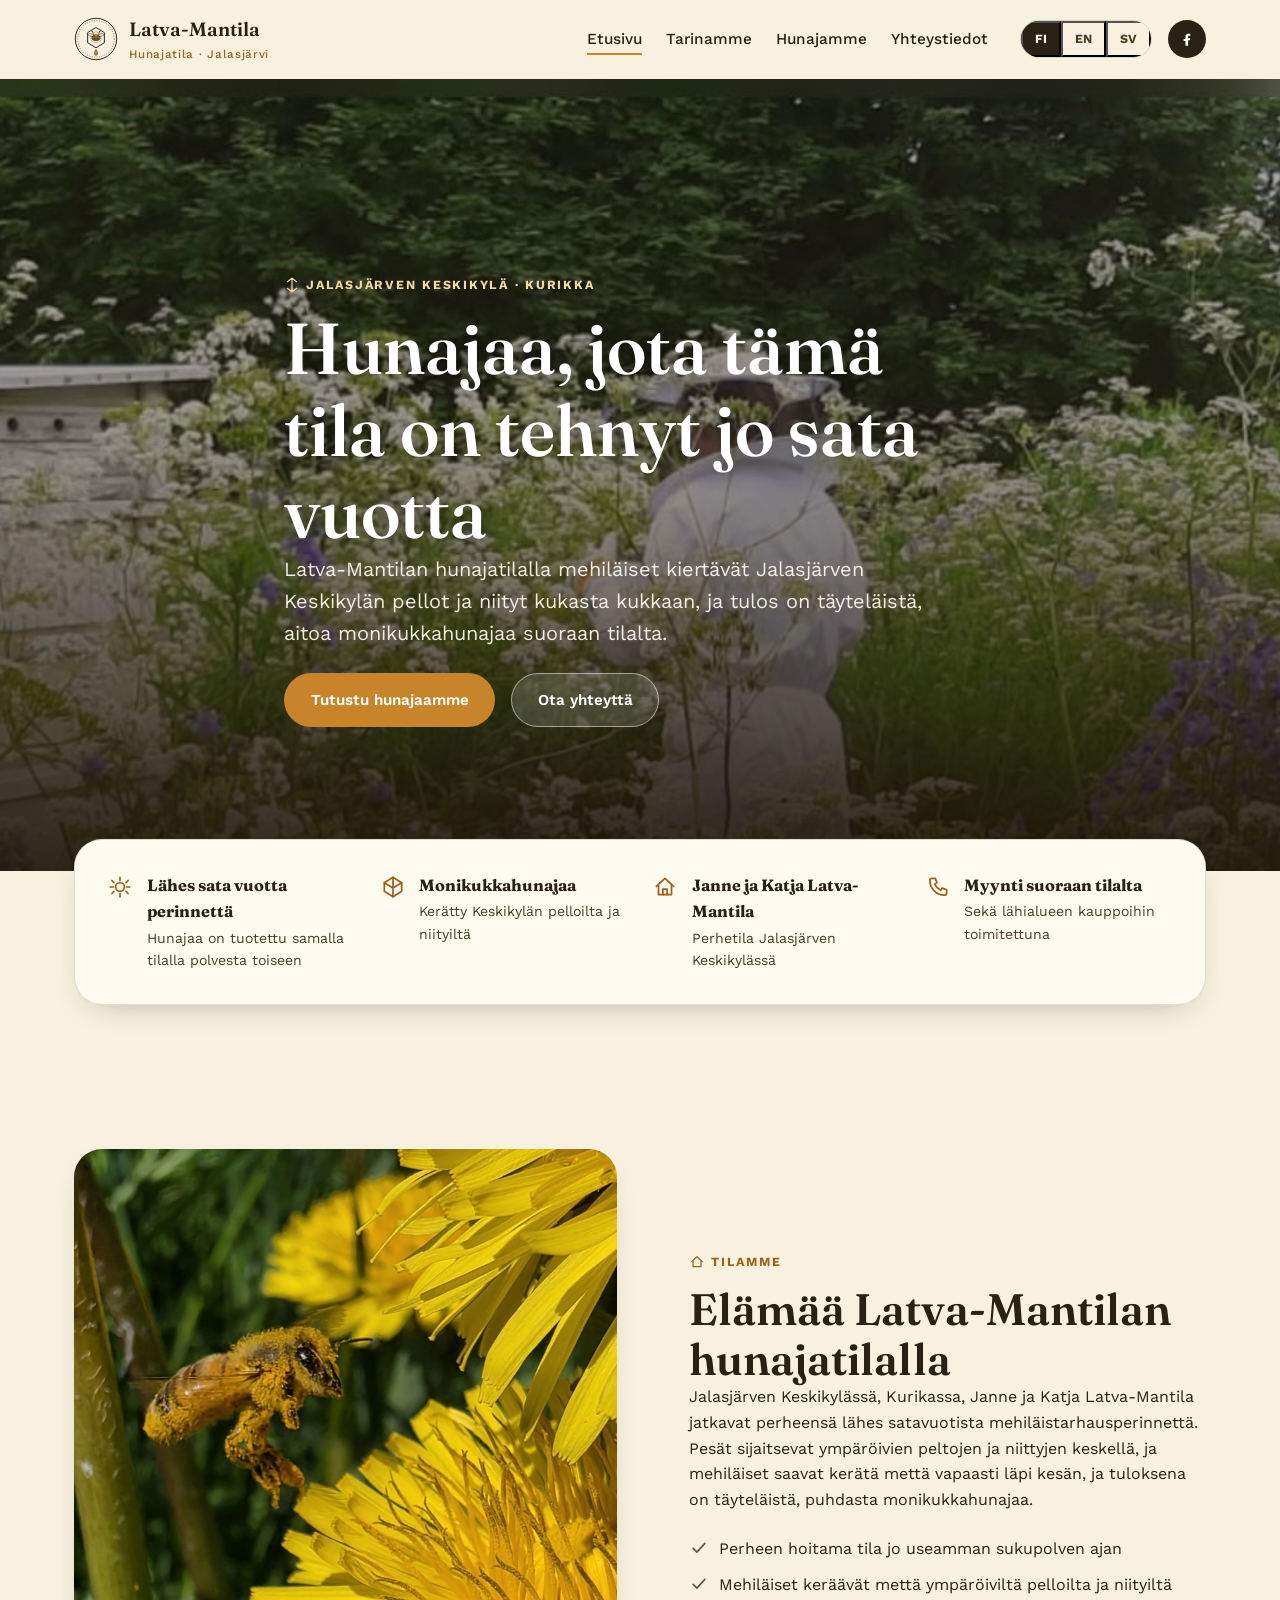
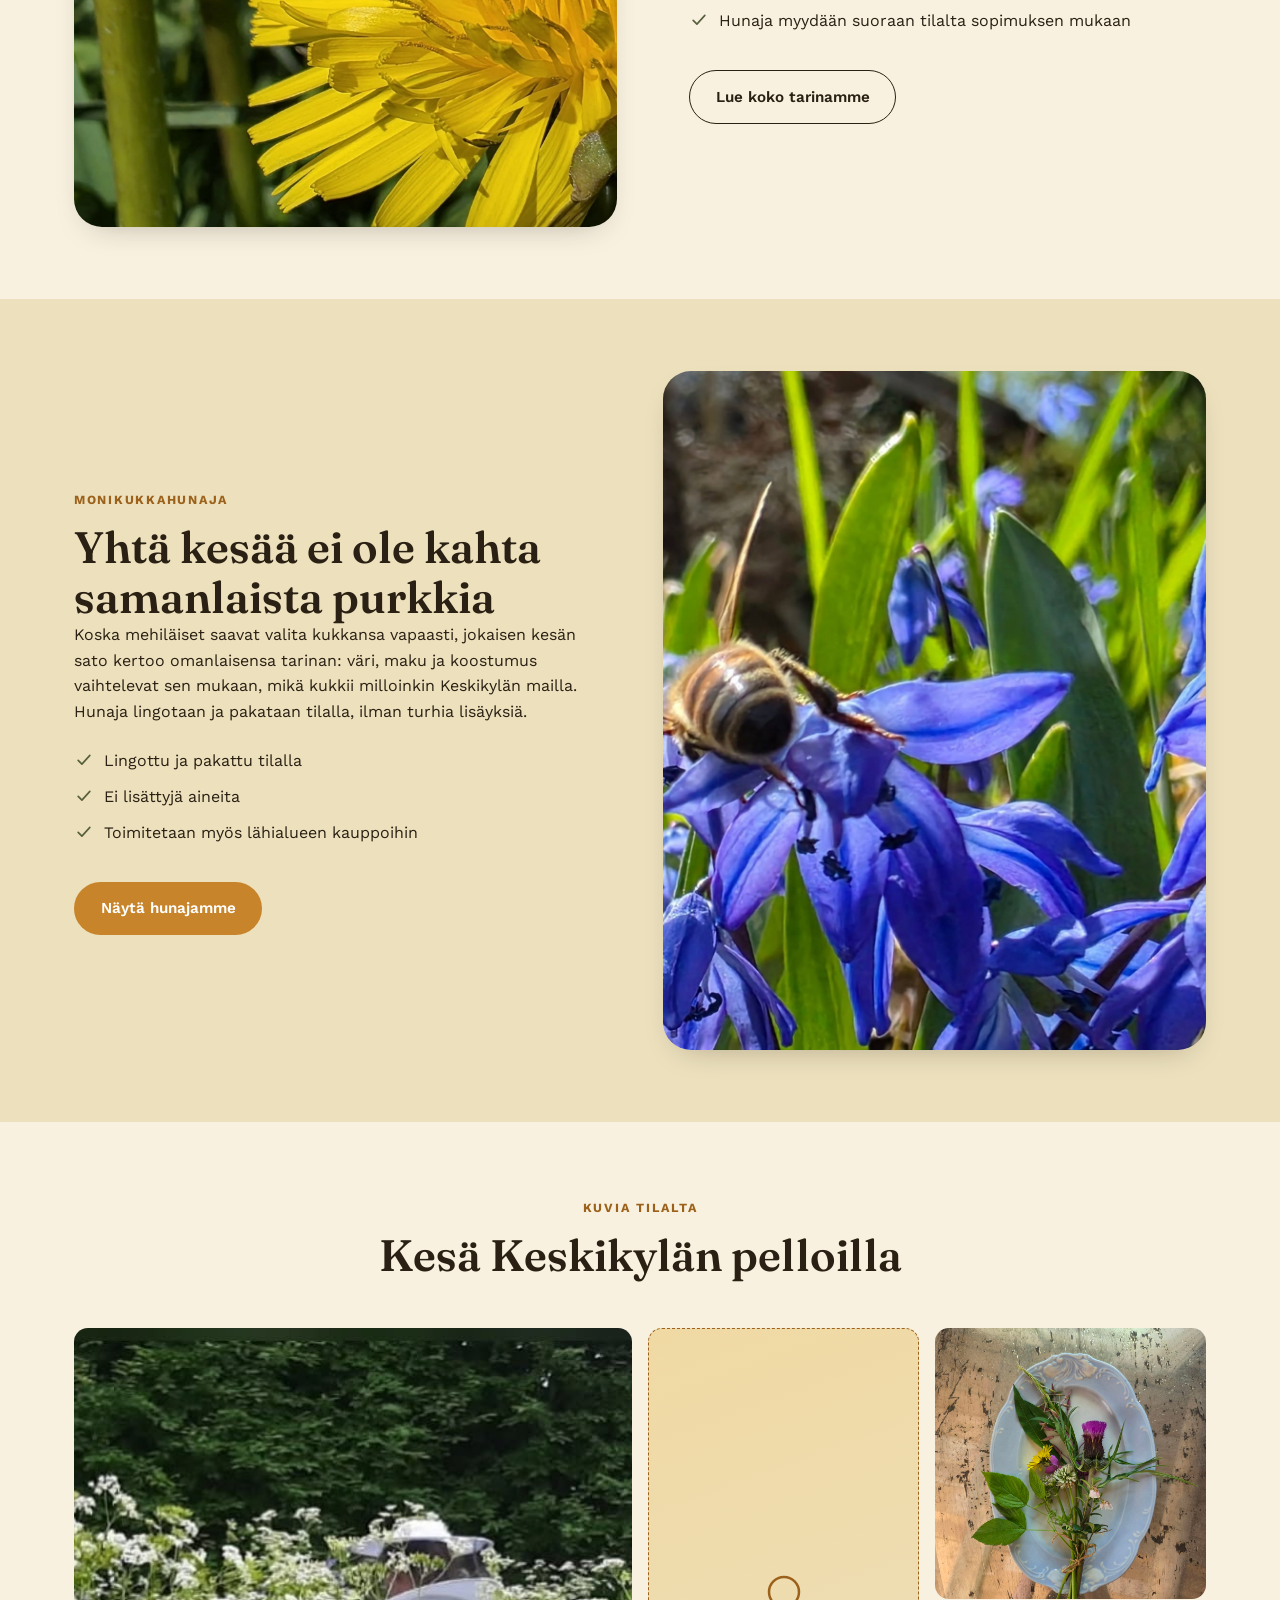
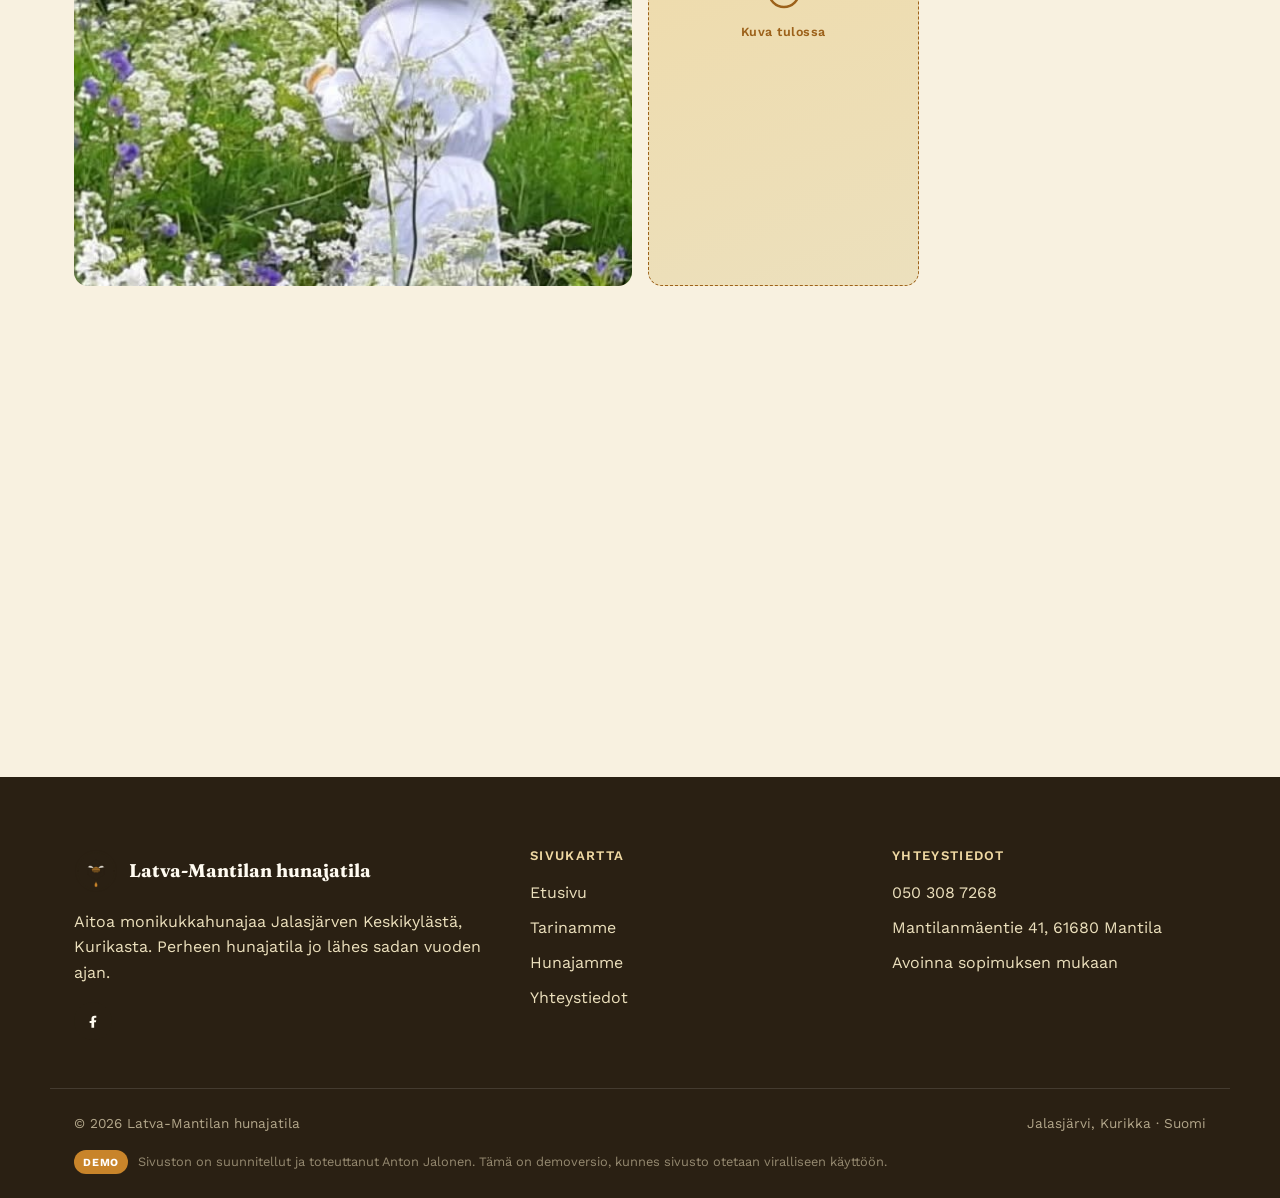
==== index.html @ 8efe6b67 "Initial commit: latva-mantilan-hunajatila demo site" ====
<!DOCTYPE html>
<html lang="fi">
<head>
<meta charset="UTF-8">
<meta name="viewport" content="width=device-width, initial-scale=1">
<title>Latva-Mantilan hunajatila</title>
<meta name="description" content="Latva-Mantilan hunajatila Jalasjärvellä. Aitoa monikukkahunajaa, jota on tuotettu samalla tilalla lähes sata vuotta. Janne ja Katja Latva-Mantilan perhetila.">
<link rel="icon" type="image/svg+xml" href="images/logo-mark.svg">
<link rel="preconnect" href="https://fonts.googleapis.com">
<link rel="preconnect" href="https://fonts.gstatic.com" crossorigin>
<link href="https://fonts.googleapis.com/css2?family=Fraunces:ital,opsz,wght@0,9..144,400;0,9..144,500;0,9..144,600;1,9..144,500&family=Work+Sans:wght@400;500;600;700&display=swap" rel="stylesheet">
<link rel="stylesheet" href="css/style.css">
</head>
<body data-title-fi="Latva-Mantilan hunajatila · Aitoa monikukkahunajaa, Jalasjärvi" data-title-en="Latva-Mantilan hunajatila · Genuine Multiflower Honey, Jalasjärvi, Finland" data-title-sv="Latva-Mantilan hunajatila · Äkta blomsterhonung, Jalasjärvi">

<a class="visually-hidden" href="#main">Siirry sisältöön / Skip to content</a>

<header class="site-header">
  <div class="container">
    <a href="index.html" class="brand">
      <span class="brand-mark" aria-hidden="true"><img src="images/logo-mark.svg" alt="" width="44" height="44"></span>
      <span>Latva-Mantila<span class="brand-sub" data-fi="Hunajatila · Jalasjärvi" data-en="Honey Farm · Jalasjärvi" data-sv="Honungsgård · Jalasjärvi">Hunajatila · Jalasjärvi</span></span>
    </a>

    <nav class="site-nav" id="site-nav" aria-label="Päävalikko">
      <ul>
        <li><a href="index.html" aria-current="page" data-fi="Etusivu" data-en="Home" data-sv="Hem">Etusivu</a></li>
        <li><a href="tarina.html" data-fi="Tarinamme" data-en="Our Story" data-sv="Vår historia">Tarinamme</a></li>
        <li><a href="tuotteet.html" data-fi="Hunajamme" data-en="Our Honey" data-sv="Vår honung">Hunajamme</a></li>
        <li><a href="yhteystiedot.html" data-fi="Yhteystiedot" data-en="Contact" data-sv="Kontakt">Yhteystiedot</a></li>
      </ul>
      <div class="header-actions">
        <div class="lang-toggle" role="group" aria-label="Kieli / Language">
          <button class="lang-btn active" data-lang="fi" aria-pressed="true">FI</button>
          <button class="lang-btn" data-lang="en" aria-pressed="false">EN</button>
          <button class="lang-btn" data-lang="sv" aria-pressed="false">SV</button>
        </div>
        <a class="icon-link" href="https://www.facebook.com/hunajaa.latvamantila" target="_blank" rel="noopener" aria-label="Facebook">
          <svg viewBox="0 0 24 24"><path d="M13.5 21v-7.2h2.4l.4-2.9h-2.8V9c0-.85.24-1.43 1.46-1.43H16.4V5.02C16.1 4.98 15.1 4.9 13.94 4.9c-2.37 0-4 1.44-4 4.1v2.9H7.5v2.9h2.44V21h3.56Z" fill="currentColor" stroke="none"/></svg>
        </a>
      </div>
    </nav>

    <button class="nav-toggle" aria-label="Valikko" aria-expanded="false" aria-controls="site-nav">
      <svg viewBox="0 0 24 24" fill="none" stroke="currentColor" stroke-width="1.8" stroke-linecap="round"><path d="M4 7h16M4 12h16M4 17h16"/></svg>
    </button>
  </div>
</header>

<main id="main">

  <section class="hero">
    <div class="hero-media">
      <img src="images/hero-beekeeper.jpg" alt="Mehiläishoitaja suojapuvussa tarkastamassa pesää kukkivalla niityllä" loading="eager" onerror="this.parentElement.innerHTML='<div class=&quot;ph&quot; style=&quot;aspect-ratio:auto;height:100%;border-radius:0;border:none;&quot;><svg viewBox=&quot;0 0 24 24&quot; fill=&quot;none&quot; stroke=&quot;currentColor&quot; stroke-width=&quot;1.5&quot;><circle cx=&quot;12&quot; cy=&quot;12&quot; r=&quot;9&quot;/><path d=&quot;M8 13c1 2 2.5 3 4 3s3-1 4-3&quot;/></svg><span class=&quot;ph-tag&quot;>Kuva tulossa</span></div>'">
    </div>
    <div class="container hero-content">
      <p class="eyebrow">
        <svg viewBox="0 0 24 24" fill="none" stroke="currentColor" stroke-width="1.8" stroke-linecap="round"><path d="M12 2v20M5 7l7-5 7 5M5 17l7 5 7-5"/></svg>
        <span data-fi="Jalasjärven Keskikylä · Kurikka" data-en="Keskikylä, Jalasjärvi · Kurikka, Finland" data-sv="Keskikylä, Jalasjärvi · Kurikka">Jalasjärven Keskikylä · Kurikka</span>
      </p>
      <h1 data-fi="Hunajaa, jota tämä tila on tehnyt jo sata vuotta" data-en="Honey this farm has made for a hundred years" data-sv="Honung som denna gård har gjort i hundra år">Hunajaa, jota tämä tila on tehnyt jo sata vuotta</h1>
      <p class="hero-lede" data-fi="Latva-Mantilan hunajatilalla mehiläiset kiertävät Jalasjärven Keskikylän pellot ja niityt kukasta kukkaan, ja tulos on täyteläistä, aitoa monikukkahunajaa suoraan tilalta." data-en="At Latva-Mantilan hunajatila the bees travel from flower to flower across the fields and meadows of Keskikylä, Jalasjärvi, and the result is rich, genuine multiflower honey straight from the farm." data-sv="På Latva-Mantilan hunajatila flyger bina från blomma till blomma över åkrarna och ängarna i Keskikylä, Jalasjärvi, och resultatet är fyllig, äkta blomsterhonung direkt från gården.">Latva-Mantilan hunajatilalla mehiläiset kiertävät Jalasjärven Keskikylän pellot ja niityt kukasta kukkaan, ja tulos on täyteläistä, aitoa monikukkahunajaa suoraan tilalta.</p>
      <div class="hero-actions">
        <a class="btn btn-primary" href="tuotteet.html" data-fi="Tutustu hunajaamme" data-en="Discover our honey" data-sv="Upptäck vår honung">Tutustu hunajaamme</a>
        <a class="btn btn-ghost" href="yhteystiedot.html" data-fi="Ota yhteyttä" data-en="Get in touch" data-sv="Kontakta oss">Ota yhteyttä</a>
      </div>
    </div>
  </section>

  <section class="container">
    <div class="facts-strip reveal">
      <div class="fact-pill">
        <svg viewBox="0 0 24 24" fill="none" stroke="currentColor" stroke-width="1.6" stroke-linecap="round" stroke-linejoin="round"><path d="M12 3v3M12 18v3M4.5 6l2 2M17.5 16l2 2M3 12h3M18 12h3M4.5 18l2-2M17.5 8l2-2"/><circle cx="12" cy="12" r="4"/></svg>
        <span><strong data-fi="Lähes sata vuotta perinnettä" data-en="Nearly a century of tradition" data-sv="Nästan hundra år av tradition">Lähes sata vuotta perinnettä</strong><span data-fi="Hunajaa on tuotettu samalla tilalla polvesta toiseen" data-en="Honey has been produced on the same farm for generations" data-sv="Honung har producerats på samma gård i generationer">Hunajaa on tuotettu samalla tilalla polvesta toiseen</span></span>
      </div>
      <div class="fact-pill">
        <svg viewBox="0 0 24 24" fill="none" stroke="currentColor" stroke-width="1.6" stroke-linecap="round" stroke-linejoin="round"><path d="M12 3 4 8v8l8 5 8-5V8Z"/><path d="M12 3v18M4 8l8 5 8-5"/></svg>
        <span><strong data-fi="Monikukkahunajaa" data-en="Multiflower honey" data-sv="Blomsterhonung">Monikukkahunajaa</strong><span data-fi="Kerätty Keskikylän pelloilta ja niityiltä" data-en="Gathered from the fields and meadows of Keskikylä" data-sv="Insamlad från Keskikyläs åkrar och ängar">Kerätty Keskikylän pelloilta ja niityiltä</span></span>
      </div>
      <div class="fact-pill">
        <svg viewBox="0 0 24 24" fill="none" stroke="currentColor" stroke-width="1.6" stroke-linecap="round" stroke-linejoin="round"><path d="M4 11.5 12 4l8 7.5"/><path d="M6 10v9h12v-9"/><path d="M10 19v-5h4v5"/></svg>
        <span><strong data-fi="Janne ja Katja Latva-Mantila" data-en="Janne and Katja Latva-Mantila" data-sv="Janne och Katja Latva-Mantila">Janne ja Katja Latva-Mantila</strong><span data-fi="Perhetila Jalasjärven Keskikylässä" data-en="A family farm in Keskikylä, Jalasjärvi" data-sv="En familjegård i Keskikylä, Jalasjärvi">Perhetila Jalasjärven Keskikylässä</span></span>
      </div>
      <div class="fact-pill">
        <svg viewBox="0 0 24 24" fill="none" stroke="currentColor" stroke-width="1.6" stroke-linecap="round" stroke-linejoin="round"><path d="M6.5 4h3l1.5 4-2 1.5a12 12 0 0 0 5.5 5.5l1.5-2 4 1.5v3c0 1.1-.9 2-2 2C10.5 19.5 4.5 13.5 4.5 6c0-1.1.9-2 2-2Z"/></svg>
        <span><strong data-fi="Myynti suoraan tilalta" data-en="Sold straight from the farm" data-sv="Försäljning direkt från gården">Myynti suoraan tilalta</strong><span data-fi="Sekä lähialueen kauppoihin toimitettuna" data-en="And delivered to local shops" data-sv="Och levererad till lokala butiker">Sekä lähialueen kauppoihin toimitettuna</span></span>
      </div>
    </div>
  </section>

  <section>
    <div class="container split reveal">
      <div class="split-media">
        <img src="images/bee-dandelion.jpg" alt="Mehiläinen keräämässä siitepölyä voikukasta" loading="lazy" onerror="this.parentElement.innerHTML='<div class=&quot;ph&quot;><svg viewBox=&quot;0 0 24 24&quot; fill=&quot;none&quot; stroke=&quot;currentColor&quot; stroke-width=&quot;1.5&quot;><circle cx=&quot;12&quot; cy=&quot;12&quot; r=&quot;9&quot;/><path d=&quot;M8 13c1 2 2.5 3 4 3s3-1 4-3&quot;/></svg><span class=&quot;ph-tag&quot;>Kuva tulossa</span></div>'">
      </div>
      <div class="split-body">
        <p class="eyebrow">
          <svg viewBox="0 0 24 24" fill="none" stroke="currentColor" stroke-width="1.8" stroke-linecap="round"><path d="M4 11.5 12 4l8 7.5"/><path d="M6 10v9h12v-9"/></svg>
          <span data-fi="Tilamme" data-en="About the farm" data-sv="Om gården">Tilamme</span>
        </p>
        <h2 data-fi="Elämää Latva-Mantilan hunajatilalla" data-en="Life at Latva-Mantilan hunajatila" data-sv="Livet på Latva-Mantilan hunajatila">Elämää Latva-Mantilan hunajatilalla</h2>
        <p data-fi="Jalasjärven Keskikylässä, Kurikassa, Janne ja Katja Latva-Mantila jatkavat perheensä lähes satavuotista mehiläistarhausperinnettä. Pesät sijaitsevat ympäröivien peltojen ja niittyjen keskellä, ja mehiläiset saavat kerätä mettä vapaasti läpi kesän, ja tuloksena on täyteläistä, puhdasta monikukkahunajaa." data-en="In Keskikylä, Jalasjärvi, part of Kurikka, Janne and Katja Latva-Mantila continue their family's beekeeping tradition of nearly a hundred years. The hives sit among the surrounding fields and meadows, and the bees are left to forage freely all summer, giving a rich, pure multiflower honey." data-sv="I Keskikylä, Jalasjärvi, en del av Kurikka, fortsätter Janne och Katja Latva-Mantila familjens biodlingstradition som sträcker sig nästan hundra år tillbaka. Bikuporna står bland de omgivande åkrarna och ängarna, och bina får samla nektar fritt hela sommaren, vilket ger en fyllig, ren blomsterhonung.">Jalasjärven Keskikylässä, Kurikassa, Janne ja Katja Latva-Mantila jatkavat perheensä lähes satavuotista mehiläistarhausperinnettä. Pesät sijaitsevat ympäröivien peltojen ja niittyjen keskellä, ja mehiläiset saavat kerätä mettä vapaasti läpi kesän, ja tuloksena on täyteläistä, puhdasta monikukkahunajaa.</p>
        <ul class="checklist">
          <li><svg viewBox="0 0 24 24" fill="none" stroke="currentColor" stroke-width="2" stroke-linecap="round" stroke-linejoin="round"><path d="M5 12.5 9.5 17 19 6.5"/></svg><span data-fi="Perheen hoitama tila jo useamman sukupolven ajan" data-en="Family run for several generations" data-sv="Familjedriven i flera generationer">Perheen hoitama tila jo useamman sukupolven ajan</span></li>
          <li><svg viewBox="0 0 24 24" fill="none" stroke="currentColor" stroke-width="2" stroke-linecap="round" stroke-linejoin="round"><path d="M5 12.5 9.5 17 19 6.5"/></svg><span data-fi="Mehiläiset keräävät mettä ympäröiviltä pelloilta ja niityiltä" data-en="Bees forage across the surrounding fields and meadows" data-sv="Bina samlar nektar från omgivande åkrar och ängar">Mehiläiset keräävät mettä ympäröiviltä pelloilta ja niityiltä</span></li>
          <li><svg viewBox="0 0 24 24" fill="none" stroke="currentColor" stroke-width="2" stroke-linecap="round" stroke-linejoin="round"><path d="M5 12.5 9.5 17 19 6.5"/></svg><span data-fi="Hunaja myydään suoraan tilalta sopimuksen mukaan" data-en="Honey is sold directly from the farm by appointment" data-sv="Honungen säljs direkt från gården efter överenskommelse">Hunaja myydään suoraan tilalta sopimuksen mukaan</span></li>
        </ul>
        <div class="hero-actions" style="margin-top:1.5rem;">
          <a class="btn btn-outline" href="tarina.html" data-fi="Lue koko tarinamme" data-en="Read our full story" data-sv="Läs hela vår historia">Lue koko tarinamme</a>
        </div>
      </div>
    </div>
  </section>

  <section class="honey-band">
    <div class="container split reverse reveal">
      <div class="split-media">
        <img src="images/bee-blue-flowers.jpg" alt="Mehiläinen siniraittojen kukilla keväällä" loading="lazy" onerror="this.parentElement.innerHTML='<div class=&quot;ph&quot;><svg viewBox=&quot;0 0 24 24&quot; fill=&quot;none&quot; stroke=&quot;currentColor&quot; stroke-width=&quot;1.5&quot;><path d=&quot;M12 3c2 3 4 5 4 8a4 4 0 1 1-8 0c0-3 2-5 4-8Z&quot;/></svg><span class=&quot;ph-tag&quot;>Kuva tulossa</span></div>'">
      </div>
      <div class="split-body">
        <p class="eyebrow" data-fi="Monikukkahunaja" data-en="Multiflower honey" data-sv="Blomsterhonung">Monikukkahunaja</p>
        <h2 data-fi="Yhtä kesää ei ole kahta samanlaista purkkia" data-en="No two summers make the same jar" data-sv="Ingen sommar ger samma burk">Yhtä kesää ei ole kahta samanlaista purkkia</h2>
        <p data-fi="Koska mehiläiset saavat valita kukkansa vapaasti, jokaisen kesän sato kertoo omanlaisensa tarinan: väri, maku ja koostumus vaihtelevat sen mukaan, mikä kukkii milloinkin Keskikylän mailla. Hunaja lingotaan ja pakataan tilalla, ilman turhia lisäyksiä." data-en="Because the bees choose their own flowers, each summer's harvest tells its own story: the color, taste and texture shift with whatever is blooming across Keskikylä. The honey is extracted and packed on the farm, with nothing added." data-sv="Eftersom bina själv väljer sina blommor berättar varje sommars skörd sin egen historia: färg, smak och konsistens varierar med det som blommar i Keskikylä. Honungen slungas och förpackas på gården, helt utan tillsatser.">Koska mehiläiset saavat valita kukkansa vapaasti, jokaisen kesän sato kertoo omanlaisensa tarinan: väri, maku ja koostumus vaihtelevat sen mukaan, mikä kukkii milloinkin Keskikylän mailla. Hunaja lingotaan ja pakataan tilalla, ilman turhia lisäyksiä.</p>
        <ul class="checklist">
          <li><svg viewBox="0 0 24 24" fill="none" stroke="currentColor" stroke-width="2" stroke-linecap="round" stroke-linejoin="round"><path d="M5 12.5 9.5 17 19 6.5"/></svg><span data-fi="Lingottu ja pakattu tilalla" data-en="Extracted and packed on the farm" data-sv="Slungad och förpackad på gården">Lingottu ja pakattu tilalla</span></li>
          <li><svg viewBox="0 0 24 24" fill="none" stroke="currentColor" stroke-width="2" stroke-linecap="round" stroke-linejoin="round"><path d="M5 12.5 9.5 17 19 6.5"/></svg><span data-fi="Ei lisättyjä aineita" data-en="Nothing added" data-sv="Inga tillsatser">Ei lisättyjä aineita</span></li>
          <li><svg viewBox="0 0 24 24" fill="none" stroke="currentColor" stroke-width="2" stroke-linecap="round" stroke-linejoin="round"><path d="M5 12.5 9.5 17 19 6.5"/></svg><span data-fi="Toimitetaan myös lähialueen kauppoihin" data-en="Also delivered to shops nearby" data-sv="Levereras även till närliggande butiker">Toimitetaan myös lähialueen kauppoihin</span></li>
        </ul>
        <div class="hero-actions" style="margin-top:1.5rem;">
          <a class="btn btn-primary" href="tuotteet.html" data-fi="Näytä hunajamme" data-en="See our honey" data-sv="Se vår honung">Näytä hunajamme</a>
        </div>
      </div>
    </div>
  </section>

  <section>
    <div class="container">
      <div class="section-head center reveal">
        <p class="eyebrow" data-fi="Kuvia tilalta" data-en="From the farm" data-sv="Bilder från gården">Kuvia tilalta</p>
        <h2 data-fi="Kesä Keskikylän pelloilla" data-en="Summer in the fields of Keskikylä" data-sv="Sommar på Keskikyläs åkrar">Kesä Keskikylän pelloilla</h2>
      </div>
      <div class="gallery-grid reveal">
        <a href="tuotteet.html" style="position:relative;grid-column:span 2;">
          <img src="images/hero-beekeeper.jpg" alt="Mehiläishoitaja kukkaniityllä" loading="lazy" onerror="this.parentElement.outerHTML='<div class=&quot;ph&quot; style=&quot;aspect-ratio:1;&quot;><svg viewBox=&quot;0 0 24 24&quot; fill=&quot;none&quot; stroke=&quot;currentColor&quot; stroke-width=&quot;1.5&quot;><circle cx=&quot;12&quot; cy=&quot;12&quot; r=&quot;9&quot;/></svg><span class=&quot;ph-tag&quot;>Kuva tulossa</span></div>'">
        </a>
        <a href="tarina.html" style="position:relative;">
          <img src="images/bee-white-flower.jpg" alt="Mehiläinen valkoisella kukalla" loading="lazy" onerror="this.parentElement.outerHTML='<div class=&quot;ph&quot; style=&quot;aspect-ratio:1;&quot;><svg viewBox=&quot;0 0 24 24&quot; fill=&quot;none&quot; stroke=&quot;currentColor&quot; stroke-width=&quot;1.5&quot;><circle cx=&quot;12&quot; cy=&quot;12&quot; r=&quot;9&quot;/></svg><span class=&quot;ph-tag&quot;>Kuva tulossa</span></div>'">
        </a>
        <a href="yhteystiedot.html" style="position:relative;">
          <img src="images/rustic-flowers-plate.jpg" alt="Niittykukkia lautasella tilan pihapöydällä" loading="lazy" onerror="this.parentElement.outerHTML='<div class=&quot;ph&quot; style=&quot;aspect-ratio:1;&quot;><svg viewBox=&quot;0 0 24 24&quot; fill=&quot;none&quot; stroke=&quot;currentColor&quot; stroke-width=&quot;1.5&quot;><circle cx=&quot;12&quot; cy=&quot;12&quot; r=&quot;9&quot;/></svg><span class=&quot;ph-tag&quot;>Kuva tulossa</span></div>'">
        </a>
      </div>
    </div>
  </section>

  <section>
    <div class="container">
      <div class="cta-band reveal">
        <div>
          <h2 data-fi="Kiinnostuitko hunajastamme?" data-en="Interested in our honey?" data-sv="Intresserad av vår honung?">Kiinnostuitko hunajastamme?</h2>
          <p data-fi="Sovi hunajan nouto puhelimitse tai lähetä viesti lomakkeella, niin järjestetään ajankohta." data-en="Arrange to pick up honey by phone, or send a message through our form and we will find a time." data-sv="Boka hämtning av honung per telefon, eller skicka ett meddelande via formuläret så hittar vi en tid.">Sovi hunajan nouto puhelimitse tai lähetä viesti lomakkeella, niin järjestetään ajankohta.</p>
        </div>
        <div class="cta-actions">
          <a class="btn btn-primary" href="tel:+358503087268">
            <svg viewBox="0 0 24 24" fill="none" stroke="currentColor" stroke-width="1.8" stroke-linecap="round" stroke-linejoin="round"><path d="M6.5 4h3l1.5 4-2 1.5a12 12 0 0 0 5.5 5.5l1.5-2 4 1.5v3c0 1.1-.9 2-2 2C10.5 19.5 4.5 13.5 4.5 6c0-1.1.9-2 2-2Z"/></svg>
            050 308 7268
          </a>
          <a class="btn btn-ghost" href="yhteystiedot.html" data-fi="Kaikki yhteystiedot" data-en="All contact details" data-sv="Alla kontaktuppgifter">Kaikki yhteystiedot</a>
        </div>
      </div>
    </div>
  </section>

</main>

<footer class="site-footer">
  <div class="container footer-grid">
    <div>
      <div class="footer-brand">
        <span class="brand-mark" aria-hidden="true"><img src="images/logo-mark.svg" alt="" width="44" height="44"></span>
        <strong>Latva-Mantilan hunajatila</strong>
      </div>
      <p data-fi="Aitoa monikukkahunajaa Jalasjärven Keskikylästä, Kurikasta. Perheen hunajatila jo lähes sadan vuoden ajan." data-en="Genuine multiflower honey from Keskikylä, Jalasjärvi, part of Kurikka. A family honey farm for nearly a hundred years." data-sv="Äkta blomsterhonung från Keskikylä, Jalasjärvi, en del av Kurikka. En familjs honungsgård i nästan hundra år.">Aitoa monikukkahunajaa Jalasjärven Keskikylästä, Kurikasta. Perheen hunajatila jo lähes sadan vuoden ajan.</p>
      <div class="footer-social">
        <a class="icon-link" href="https://www.facebook.com/hunajaa.latvamantila" target="_blank" rel="noopener" aria-label="Facebook"><svg viewBox="0 0 24 24"><path d="M13.5 21v-7.2h2.4l.4-2.9h-2.8V9c0-.85.24-1.43 1.46-1.43H16.4V5.02C16.1 4.98 15.1 4.9 13.94 4.9c-2.37 0-4 1.44-4 4.1v2.9H7.5v2.9h2.44V21h3.56Z" fill="currentColor" stroke="none"/></svg></a>
      </div>
    </div>
    <div>
      <h4 data-fi="Sivukartta" data-en="Sitemap" data-sv="Sidkarta">Sivukartta</h4>
      <ul>
        <li><a href="index.html" data-fi="Etusivu" data-en="Home" data-sv="Hem">Etusivu</a></li>
        <li><a href="tarina.html" data-fi="Tarinamme" data-en="Our Story" data-sv="Vår historia">Tarinamme</a></li>
        <li><a href="tuotteet.html" data-fi="Hunajamme" data-en="Our Honey" data-sv="Vår honung">Hunajamme</a></li>
        <li><a href="yhteystiedot.html" data-fi="Yhteystiedot" data-en="Contact" data-sv="Kontakt">Yhteystiedot</a></li>
      </ul>
    </div>
    <div>
      <h4 data-fi="Yhteystiedot" data-en="Contact" data-sv="Kontakt">Yhteystiedot</h4>
      <ul>
        <li><a href="tel:+358503087268">050 308 7268</a></li>
        <li><span data-fi="Mantilanmäentie 41, 61680 Mantila" data-en="Mantilanmäentie 41, 61680 Mantila, Finland" data-sv="Mantilanmäentie 41, 61680 Mantila">Mantilanmäentie 41, 61680 Mantila</span></li>
        <li><span data-fi="Avoinna sopimuksen mukaan" data-en="Open by appointment" data-sv="Öppet efter överenskommelse">Avoinna sopimuksen mukaan</span></li>
      </ul>
    </div>
  </div>
  <div class="container footer-bottom">
    <span>&copy; 2026 Latva-Mantilan hunajatila</span>
    <span data-fi="Jalasjärvi, Kurikka · Suomi" data-en="Jalasjärvi, Kurikka · Finland" data-sv="Jalasjärvi, Kurikka · Finland">Jalasjärvi, Kurikka · Suomi</span>
  </div>
  <div class="container footer-credit">
    <span class="demo-badge">DEMO</span>
    <span data-fi="Sivuston on suunnitellut ja toteuttanut Anton Jalonen. Tämä on demoversio, kunnes sivusto otetaan viralliseen käyttöön." data-en="Website designed and built by Anton Jalonen. This is a demo version until the site is purchased and taken into use." data-sv="Webbplatsen är designad och utvecklad av Anton Jalonen. Detta är en demoversion tills webbplatsen tas i officiellt bruk.">Sivuston on suunnitellut ja toteuttanut Anton Jalonen. Tämä on demoversio, kunnes sivusto otetaan viralliseen käyttöön.</span>
  </div>
</footer>

<script src="js/main.js"></script>
</body>
</html>
---- css/style.css ----
/* Latva-Mantilan hunajatila: brand tokens inspired by honeycomb, wildflowers and worn wood */
:root {
  --color-cream: #f8f1e0;
  --color-paper: #fffbf1;
  --color-honey: #c8842a;
  --color-honey-deep: #9c611a;
  --color-honey-pale: #f0d9a3;
  --color-bark: #2a2013;
  --color-bark-soft: #4a3c25;
  --color-moss: #57603c;
  --color-moss-deep: #3d4429;
  --color-wax: #ece0bd;
  --color-white: #ffffff;
  --color-line: rgba(42, 32, 19, 0.14);

  --font-display: "Fraunces", "Iowan Old Style", Georgia, serif;
  --font-body: "Work Sans", "Segoe UI", sans-serif;

  --space-1: 0.5rem;
  --space-2: 0.75rem;
  --space-3: 1rem;
  --space-4: 1.5rem;
  --space-5: 2rem;
  --space-6: 3rem;
  --space-7: 4.5rem;
  --space-8: 6.5rem;

  --radius-sm: 6px;
  --radius-md: 14px;
  --radius-lg: 28px;

  --shadow-card: 0 12px 32px -18px rgba(42, 32, 19, 0.4);
  --shadow-header: 0 8px 24px -16px rgba(42, 32, 19, 0.45);

  --ease-out: cubic-bezier(0.16, 1, 0.3, 1);
  --dur-fast: 180ms;
  --dur-med: 320ms;
}

* { box-sizing: border-box; }
html { scroll-behavior: smooth; }

@media (prefers-reduced-motion: reduce) {
  html { scroll-behavior: auto; }
  *, *::before, *::after {
    animation-duration: 0.01ms !important;
    animation-iteration-count: 1 !important;
    transition-duration: 0.01ms !important;
    scroll-behavior: auto !important;
  }
}

body {
  margin: 0;
  min-height: 100dvh;
  background: var(--color-cream);
  color: var(--color-bark);
  font-family: var(--font-body);
  font-size: 16px;
  line-height: 1.6;
  -webkit-font-smoothing: antialiased;
}

img { max-width: 100%; display: block; }
a { color: inherit; text-decoration: none; }
ul { margin: 0; padding: 0; list-style: none; }
button { font: inherit; cursor: pointer; }

a:focus-visible, button:focus-visible, input:focus-visible, textarea:focus-visible, select:focus-visible {
  outline: 2.5px solid var(--color-honey);
  outline-offset: 2px;
}

h1, h2, h3, h4 {
  font-family: var(--font-display);
  font-weight: 600;
  line-height: 1.14;
  margin: 0;
  color: var(--color-bark);
}

h1 { font-size: clamp(2.5rem, 4.4vw + 1rem, 4.5rem); font-weight: 560; }
h2 { font-size: clamp(1.9rem, 2.6vw + 1rem, 2.75rem); }
h3 { font-size: clamp(1.25rem, 1vw + 1rem, 1.55rem); }

p { margin: 0 0 var(--space-3); }
.eyebrow {
  display: inline-flex;
  align-items: center;
  gap: 0.5em;
  font-family: var(--font-body);
  font-weight: 700;
  letter-spacing: 0.14em;
  text-transform: uppercase;
  font-size: 0.78rem;
  color: var(--color-honey-deep);
  margin-bottom: var(--space-2);
}
.eyebrow svg { width: 16px; height: 16px; }

.container {
  width: 100%;
  max-width: 1180px;
  margin-inline: auto;
  padding-inline: var(--space-4);
}

.visually-hidden {
  position: absolute; width: 1px; height: 1px;
  overflow: hidden; clip: rect(0 0 0 0); white-space: nowrap;
}

section { padding-block: var(--space-7); }
@media (max-width: 640px) { section { padding-block: var(--space-6); } }

/* ---------- Buttons ---------- */
.btn {
  display: inline-flex;
  align-items: center;
  gap: 0.55em;
  padding: 0.85rem 1.6rem;
  border-radius: 999px;
  font-weight: 600;
  font-size: 0.95rem;
  border: 1.5px solid transparent;
  transition: transform var(--dur-fast) var(--ease-out), background var(--dur-fast) var(--ease-out), color var(--dur-fast) var(--ease-out), border-color var(--dur-fast) var(--ease-out);
  white-space: nowrap;
}
.btn svg { width: 18px; height: 18px; }
.btn:hover { transform: translateY(-2px); }
.btn-primary { background: var(--color-honey); color: var(--color-white); }
.btn-primary:hover { background: var(--color-honey-deep); }
.btn-outline { background: transparent; border-color: var(--color-bark); color: var(--color-bark); }
.btn-outline:hover { background: var(--color-bark); color: var(--color-paper); }
.btn-ghost { background: rgba(255,255,255,0.14); border-color: rgba(255,255,255,0.5); color: var(--color-white); }
.btn-ghost:hover { background: rgba(255,255,255,0.26); }

/* ---------- Header ---------- */
.site-header {
  position: sticky; top: 0; z-index: 50;
  background: rgba(248, 241, 224, 0.86);
  backdrop-filter: blur(10px);
  border-bottom: 1px solid transparent;
  transition: box-shadow var(--dur-med) var(--ease-out), border-color var(--dur-med) var(--ease-out);
}
.site-header.scrolled { box-shadow: var(--shadow-header); border-color: var(--color-line); }
.site-header .container {
  display: flex; align-items: center; justify-content: space-between;
  padding-block: 0.9rem; gap: var(--space-4); position: relative;
}
.brand { display: flex; align-items: center; gap: 0.7rem; font-family: var(--font-display); font-weight: 600; font-size: 1.2rem; color: var(--color-bark); }
.brand-mark { display: inline-flex; }
.brand-sub { display: block; font-family: var(--font-body); font-weight: 500; font-size: 0.72rem; letter-spacing: 0.06em; color: var(--color-honey-deep); }

.site-nav {
  display: flex; align-items: center; gap: var(--space-5);
}
.site-nav ul { display: flex; gap: var(--space-4); align-items: center; }
.site-nav a { font-weight: 500; font-size: 0.96rem; position: relative; padding: 0.3rem 0; }
.site-nav a::after {
  content: ""; position: absolute; left: 0; bottom: -2px; height: 2px; width: 0;
  background: var(--color-honey); transition: width var(--dur-med) var(--ease-out);
}
.site-nav a:hover::after, .site-nav a[aria-current="page"]::after { width: 100%; }

.header-actions { display: flex; align-items: center; gap: var(--space-3); }
.lang-toggle { display: flex; border: 1.5px solid var(--color-line); border-radius: 999px; overflow: hidden; }
.lang-btn { padding: 0.4rem 0.75rem; font-size: 0.78rem; font-weight: 700; background: transparent; color: var(--color-bark-soft); transition: background var(--dur-fast), color var(--dur-fast); }
.lang-btn.active { background: var(--color-bark); color: var(--color-paper); }
.icon-link { display: inline-flex; width: 38px; height: 38px; align-items: center; justify-content: center; border-radius: 50%; background: var(--color-bark); color: var(--color-paper); transition: background var(--dur-fast); }
.icon-link:hover { background: var(--color-honey-deep); }
.icon-link svg { width: 18px; height: 18px; }

.nav-toggle { display: none; background: none; border: none; padding: 0.4rem; color: var(--color-bark); }
.nav-toggle svg { width: 26px; height: 26px; }

@media (max-width: 900px) {
  .nav-toggle { display: inline-flex; }
  .site-nav {
    position: absolute; top: 100%; left: 0; right: 0;
    background: var(--color-paper); flex-direction: column; align-items: stretch;
    padding: var(--space-4); border-bottom: 1px solid var(--color-line);
    box-shadow: var(--shadow-header);
    max-height: 0; overflow: hidden; opacity: 0; pointer-events: none;
    transition: max-height var(--dur-med) var(--ease-out), opacity var(--dur-med) var(--ease-out);
  }
  .site-nav.open { max-height: 480px; opacity: 1; pointer-events: auto; }
  .site-nav ul { flex-direction: column; align-items: flex-start; gap: var(--space-3); width: 100%; }
  .header-actions { flex-direction: column; align-items: flex-start; gap: var(--space-3); margin-top: var(--space-3); width: 100%; }
}

/* ---------- Hero ---------- */
.hero { position: relative; min-height: 88vh; display: flex; align-items: flex-end; overflow: hidden; }
.hero-media { position: absolute; inset: 0; z-index: -1; }
.hero-media img { width: 100%; height: 100%; object-fit: cover; }
.hero-media::after {
  content: ""; position: absolute; inset: 0;
  background: linear-gradient(180deg, rgba(42,32,19,0.35) 0%, rgba(42,32,19,0.45) 45%, rgba(31,22,10,0.92) 100%);
}
.hero-content { padding-block: var(--space-8) var(--space-7); color: var(--color-paper); position: relative; max-width: 760px; }
.hero-content .eyebrow { color: var(--color-honey-pale); }
.hero-content h1 { color: var(--color-white); text-shadow: 0 2px 18px rgba(0,0,0,0.35); }
.hero-lede { font-size: clamp(1.05rem, 0.4vw + 1rem, 1.25rem); color: rgba(255,251,241,0.92); max-width: 56ch; }
.hero-actions { display: flex; flex-wrap: wrap; gap: var(--space-3); margin-top: var(--space-4); }

/* ---------- Facts strip ---------- */
.facts-strip {
  display: grid; grid-template-columns: repeat(4, 1fr); gap: var(--space-4);
  background: var(--color-paper); border: 1px solid var(--color-line);
  border-radius: var(--radius-lg); padding: var(--space-5); box-shadow: var(--shadow-card);
  margin-top: calc(-1 * var(--space-8));
  position: relative; z-index: 2;
}
@media (max-width: 900px) { .facts-strip { grid-template-columns: repeat(2, 1fr); margin-top: calc(-1 * var(--space-6)); } }
@media (max-width: 560px) { .facts-strip { grid-template-columns: 1fr; } }
.fact-pill { display: flex; gap: 0.85rem; align-items: flex-start; }
.fact-pill svg { width: 26px; height: 26px; flex-shrink: 0; color: var(--color-honey-deep); margin-top: 2px; }
.fact-pill strong { display: block; font-family: var(--font-display); font-size: 1.02rem; margin-bottom: 0.15rem; }
.fact-pill span span { display: block; font-size: 0.88rem; color: var(--color-bark-soft); }

/* ---------- Split sections ---------- */
.split { display: grid; grid-template-columns: 1.05fr 1fr; gap: var(--space-7); align-items: center; }
.split.reverse { grid-template-columns: 1fr 1.05fr; }
.split.reverse .split-media { order: 2; }
@media (max-width: 860px) {
  .split, .split.reverse { grid-template-columns: 1fr; gap: var(--space-5); }
  .split.reverse .split-media { order: 0; }
}
.split-media { border-radius: var(--radius-lg); overflow: hidden; box-shadow: var(--shadow-card); }
.split-media img { width: 100%; height: 100%; object-fit: cover; aspect-ratio: 4/5; }
.split-body .btn { margin-top: var(--space-2); }

.checklist { display: flex; flex-direction: column; gap: 0.65rem; margin: var(--space-4) 0; }
.checklist li { display: flex; align-items: flex-start; gap: 0.65rem; }
.checklist svg { width: 20px; height: 20px; flex-shrink: 0; color: var(--color-moss); margin-top: 2px; }

.honey-band { background: var(--color-wax); }

/* ---------- Section head ---------- */
.section-head { max-width: 640px; margin-bottom: var(--space-6); }
.section-head.center { text-align: center; margin-inline: auto; }

/* ---------- Placeholder photo blocks ---------- */
.ph {
  position: relative; display: flex; flex-direction: column; align-items: center; justify-content: center; gap: 0.6rem;
  background: linear-gradient(160deg, var(--color-honey-pale), var(--color-wax));
  color: var(--color-honey-deep); text-align: center; padding: var(--space-4);
  min-height: 260px; width: 100%; height: 100%; aspect-ratio: 4/5;
  border: 1.5px dashed var(--color-honey-deep);
}
.ph svg { width: 40px; height: 40px; }
.ph-tag { font-size: 0.78rem; font-weight: 600; letter-spacing: 0.04em; }
.ph img { position: absolute; inset: 0; width: 100%; height: 100%; object-fit: cover; z-index: 0; }

/* ---------- Product cards ---------- */
.product-grid { display: grid; grid-template-columns: repeat(3, 1fr); gap: var(--space-4); }
@media (max-width: 860px) { .product-grid { grid-template-columns: repeat(2, 1fr); } }
@media (max-width: 560px) { .product-grid { grid-template-columns: 1fr; } }
.product-card {
  background: var(--color-paper); border: 1px solid var(--color-line); border-radius: var(--radius-md);
  padding: var(--space-4); box-shadow: var(--shadow-card);
  display: flex; flex-direction: column; gap: 0.5rem;
}
.product-card .jar-icon { width: 42px; height: 42px; color: var(--color-honey-deep); margin-bottom: 0.4rem; }
.product-card h3 { font-size: 1.15rem; }
.product-card p { color: var(--color-bark-soft); font-size: 0.94rem; margin-bottom: 0; }

/* ---------- Timeline ---------- */
.timeline { display: flex; flex-direction: column; gap: var(--space-5); position: relative; padding-left: 2.2rem; }
.timeline::before { content: ""; position: absolute; left: 0.4rem; top: 6px; bottom: 6px; width: 2px; background: var(--color-honey-pale); }
.timeline-item { position: relative; }
.timeline-item::before {
  content: ""; position: absolute; left: -2.2rem; top: 4px; width: 12px; height: 12px; border-radius: 50%;
  background: var(--color-honey); box-shadow: 0 0 0 4px var(--color-cream);
}
.timeline-item h3 { margin-bottom: 0.2rem; }
.timeline-item p { color: var(--color-bark-soft); margin-bottom: 0; }

/* ---------- Gallery grid ---------- */
.gallery-grid { display: grid; grid-template-columns: repeat(4, 1fr); gap: var(--space-3); }
@media (max-width: 860px) { .gallery-grid { grid-template-columns: repeat(2, 1fr); } }
.gallery-grid a, .gallery-grid .ph { border-radius: var(--radius-md); overflow: hidden; aspect-ratio: 1; }
.gallery-grid img { width: 100%; height: 100%; object-fit: cover; transition: transform var(--dur-med) var(--ease-out); }
.gallery-grid a:hover img { transform: scale(1.06); }

/* ---------- CTA band ---------- */
.cta-band {
  background: linear-gradient(135deg, var(--color-bark) 0%, var(--color-moss-deep) 100%);
  color: var(--color-paper); border-radius: var(--radius-lg);
  padding: var(--space-6); display: flex; flex-wrap: wrap; gap: var(--space-4); align-items: center; justify-content: space-between;
}
.cta-band h2, .cta-band p { color: var(--color-paper); }
.cta-band p { color: rgba(255,251,241,0.82); margin-bottom: 0; max-width: 46ch; }
.cta-actions { display: flex; gap: var(--space-3); flex-wrap: wrap; }

/* ---------- Contact form ---------- */
.contact-grid { display: grid; grid-template-columns: 1fr 1fr; gap: var(--space-6); align-items: start; }
@media (max-width: 860px) { .contact-grid { grid-template-columns: 1fr; } }
.contact-form { background: var(--color-paper); border: 1px solid var(--color-line); border-radius: var(--radius-lg); padding: var(--space-5); box-shadow: var(--shadow-card); }
.form-row { margin-bottom: var(--space-4); }
.form-row label { display: block; font-weight: 600; font-size: 0.9rem; margin-bottom: 0.4rem; }
.form-row .req { color: var(--color-honey-deep); }
.form-row input, .form-row textarea {
  width: 100%; padding: 0.75rem 0.9rem; border-radius: var(--radius-sm); border: 1.5px solid var(--color-line);
  background: var(--color-cream); font: inherit; color: var(--color-bark); min-height: 44px;
}
.form-row textarea { min-height: 130px; resize: vertical; }
.form-hint { font-size: 0.82rem; color: var(--color-bark-soft); margin-top: 0.35rem; margin-bottom: 0; }
.form-status { margin-top: var(--space-3); font-weight: 600; padding: 0.75rem 1rem; border-radius: var(--radius-sm); display: none; }
.form-status.show { display: block; }
.form-status.ok { background: rgba(87,96,60,0.14); color: var(--color-moss-deep); }
.form-status.err { background: rgba(178,60,45,0.14); color: #a3341f; }

.info-card {
  background: var(--color-wax); border-radius: var(--radius-lg); padding: var(--space-5);
  display: flex; flex-direction: column; gap: var(--space-4);
}
.info-row { display: flex; gap: 0.85rem; align-items: flex-start; }
.info-row svg { width: 24px; height: 24px; flex-shrink: 0; color: var(--color-honey-deep); margin-top: 2px; }
.info-row strong { display: block; }
.info-row a:hover { color: var(--color-honey-deep); }
.map-frame { border-radius: var(--radius-md); overflow: hidden; border: 1px solid var(--color-line); }
.map-frame iframe { width: 100%; height: 260px; border: 0; display: block; }

/* ---------- Footer ---------- */
.site-footer { background: var(--color-bark); color: var(--color-wax); padding-block: var(--space-7) var(--space-4); }
.footer-grid { display: grid; grid-template-columns: 1.3fr 1fr 1fr; gap: var(--space-6); padding-bottom: var(--space-6); border-bottom: 1px solid rgba(255,255,255,0.12); }
@media (max-width: 760px) { .footer-grid { grid-template-columns: 1fr; gap: var(--space-5); } }
.footer-brand { display: flex; align-items: center; gap: 0.7rem; font-family: var(--font-display); font-size: 1.15rem; color: var(--color-paper); margin-bottom: var(--space-3); }
.footer-social { display: flex; gap: 0.6rem; margin-top: var(--space-3); }
.site-footer h4 { color: var(--color-honey-pale); font-family: var(--font-body); font-size: 0.82rem; text-transform: uppercase; letter-spacing: 0.1em; margin-bottom: var(--space-3); }
.site-footer ul { display: flex; flex-direction: column; gap: 0.6rem; }
.site-footer a:hover { color: var(--color-honey-pale); }
.footer-bottom { display: flex; flex-wrap: wrap; justify-content: space-between; gap: 0.5rem; padding-top: var(--space-4); font-size: 0.85rem; color: rgba(236,224,189,0.7); }
.footer-credit { display: flex; align-items: center; gap: 0.6rem; padding-top: var(--space-3); font-size: 0.8rem; color: rgba(236,224,189,0.55); flex-wrap: wrap; }
.demo-badge { background: var(--color-honey); color: var(--color-white); font-weight: 700; font-size: 0.68rem; letter-spacing: 0.08em; padding: 0.2rem 0.55rem; border-radius: 999px; }

/* ---------- Reveal on scroll ---------- */
.reveal { opacity: 0; transform: translateY(24px); transition: opacity 0.7s var(--ease-out), transform 0.7s var(--ease-out); }
.reveal.in-view { opacity: 1; transform: none; }
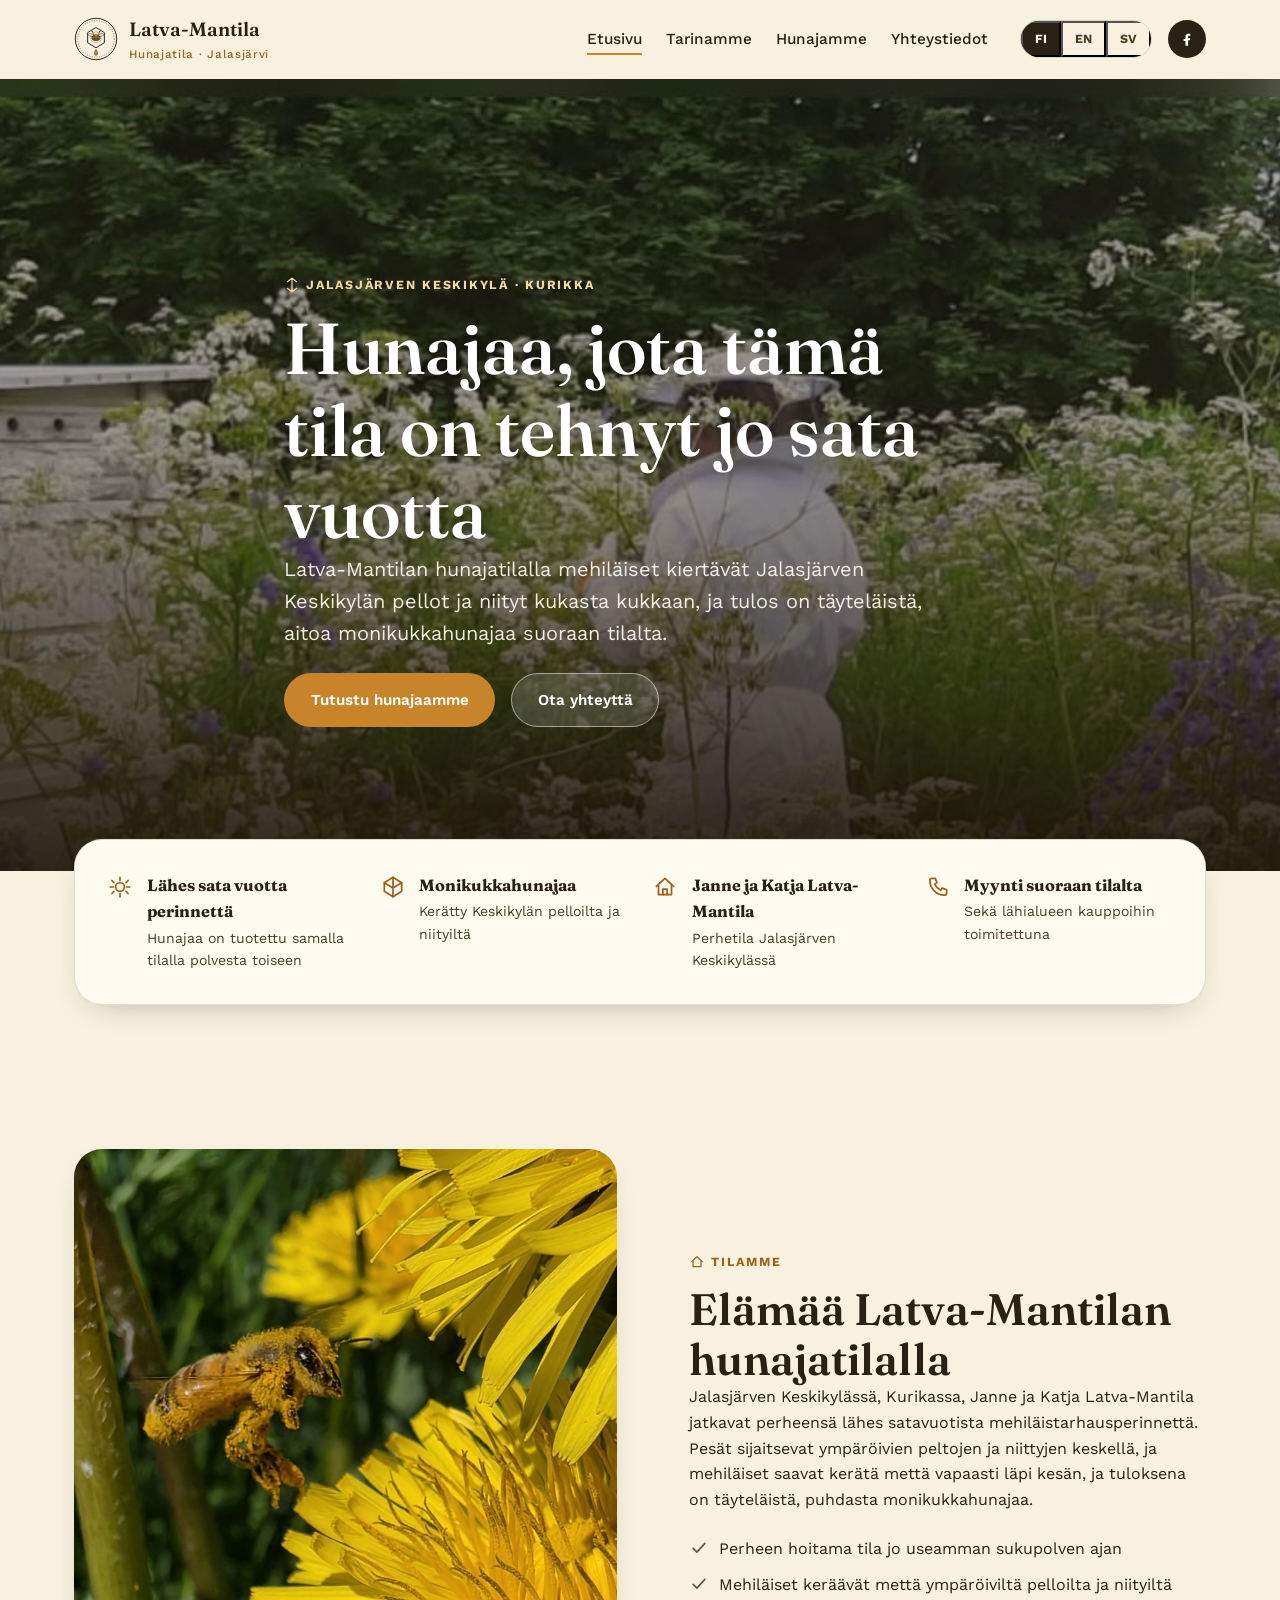
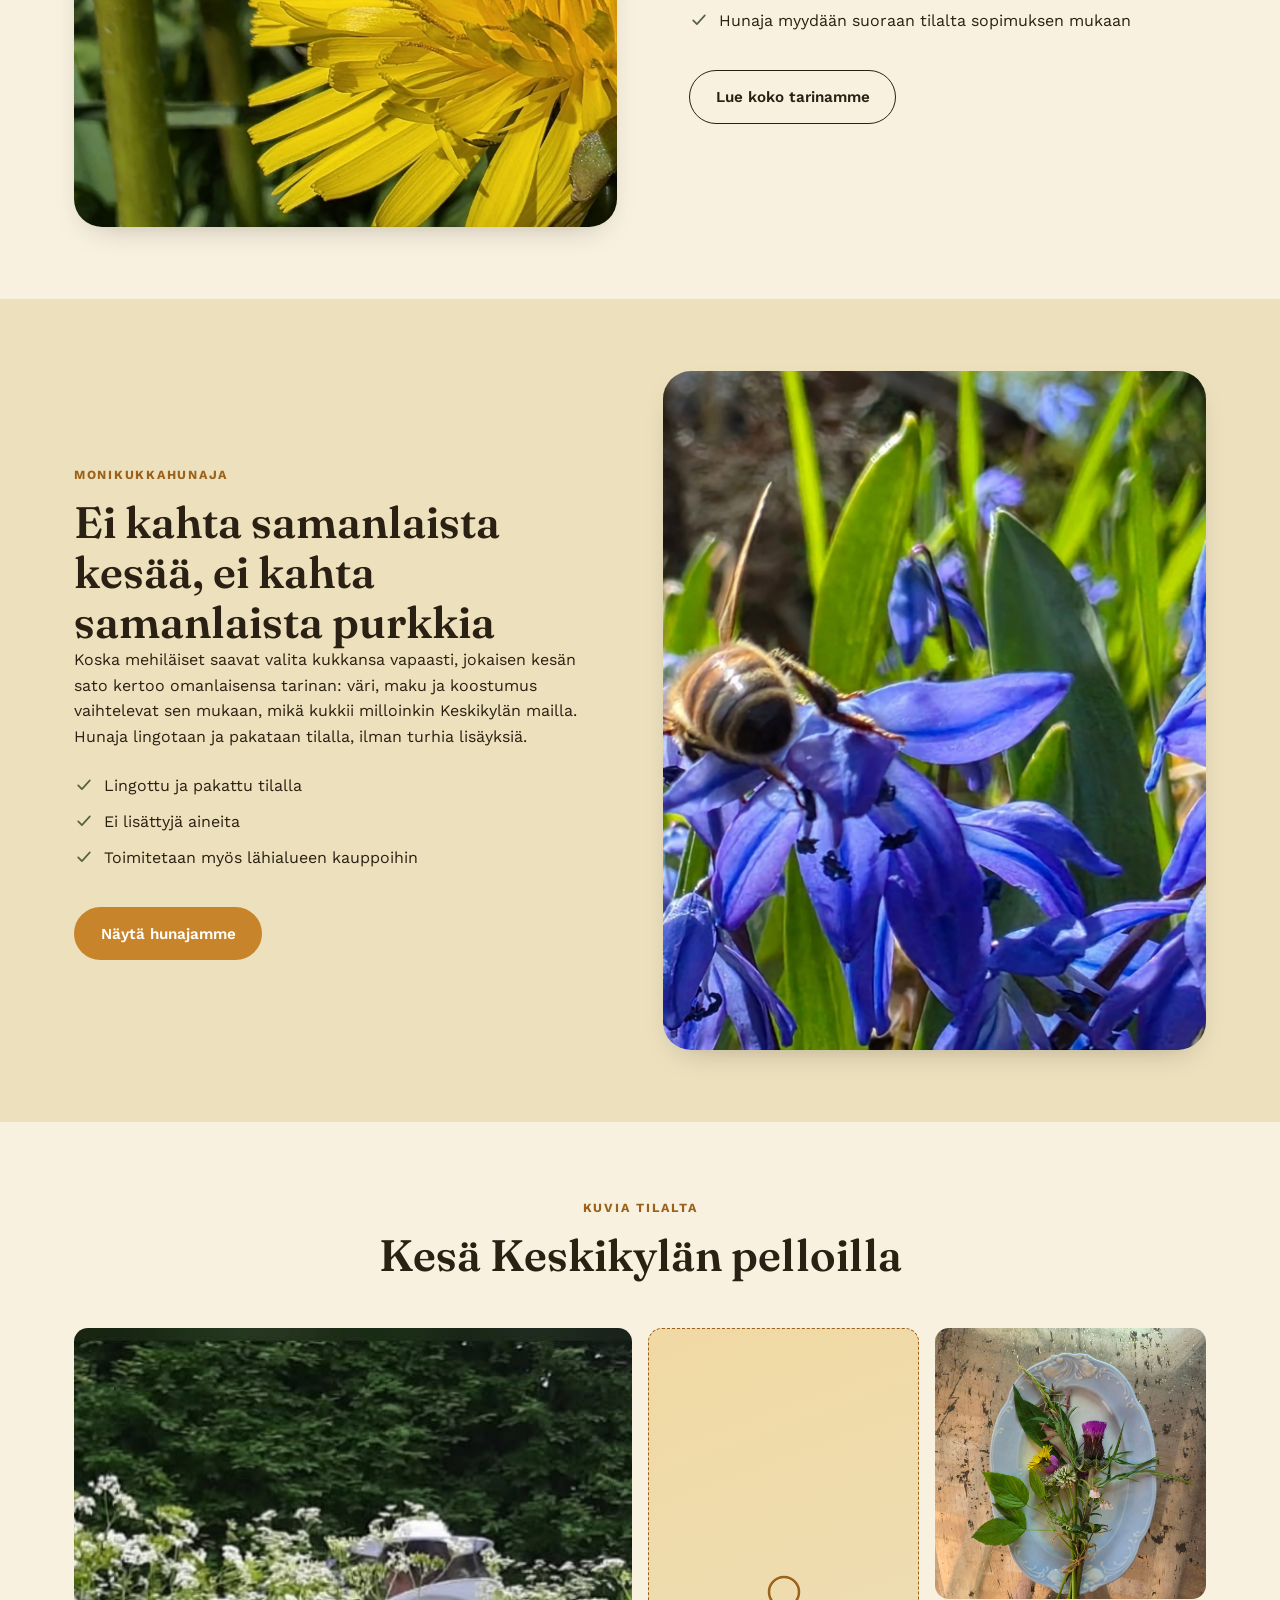
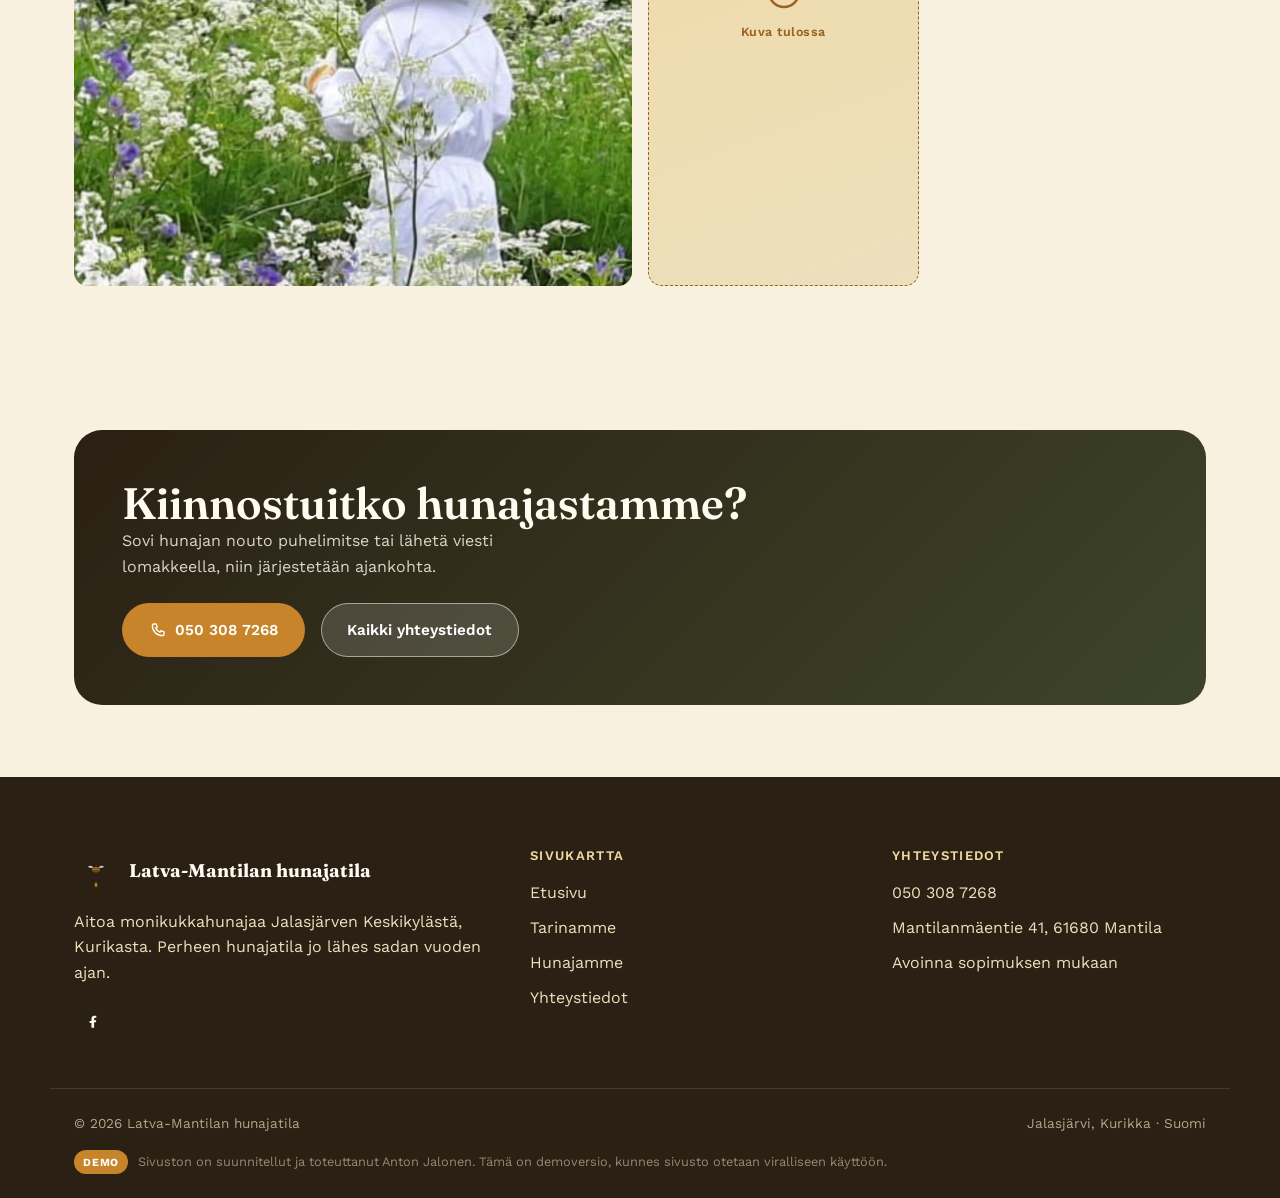
==== commit 8d8cfccc: "Fix broken Finnish grammar in honey section heading" ====
--- a/index.html
+++ b/index.html
@@ -119,7 +119,7 @@
       </div>
       <div class="split-body">
         <p class="eyebrow" data-fi="Monikukkahunaja" data-en="Multiflower honey" data-sv="Blomsterhonung">Monikukkahunaja</p>
-        <h2 data-fi="Yhtä kesää ei ole kahta samanlaista purkkia" data-en="No two summers make the same jar" data-sv="Ingen sommar ger samma burk">Yhtä kesää ei ole kahta samanlaista purkkia</h2>
+        <h2 data-fi="Ei kahta samanlaista kesää, ei kahta samanlaista purkkia" data-en="No two summers make the same jar" data-sv="Ingen sommar ger samma burk">Ei kahta samanlaista kesää, ei kahta samanlaista purkkia</h2>
         <p data-fi="Koska mehiläiset saavat valita kukkansa vapaasti, jokaisen kesän sato kertoo omanlaisensa tarinan: väri, maku ja koostumus vaihtelevat sen mukaan, mikä kukkii milloinkin Keskikylän mailla. Hunaja lingotaan ja pakataan tilalla, ilman turhia lisäyksiä." data-en="Because the bees choose their own flowers, each summer's harvest tells its own story: the color, taste and texture shift with whatever is blooming across Keskikylä. The honey is extracted and packed on the farm, with nothing added." data-sv="Eftersom bina själv väljer sina blommor berättar varje sommars skörd sin egen historia: färg, smak och konsistens varierar med det som blommar i Keskikylä. Honungen slungas och förpackas på gården, helt utan tillsatser.">Koska mehiläiset saavat valita kukkansa vapaasti, jokaisen kesän sato kertoo omanlaisensa tarinan: väri, maku ja koostumus vaihtelevat sen mukaan, mikä kukkii milloinkin Keskikylän mailla. Hunaja lingotaan ja pakataan tilalla, ilman turhia lisäyksiä.</p>
         <ul class="checklist">
           <li><svg viewBox="0 0 24 24" fill="none" stroke="currentColor" stroke-width="2" stroke-linecap="round" stroke-linejoin="round"><path d="M5 12.5 9.5 17 19 6.5"/></svg><span data-fi="Lingottu ja pakattu tilalla" data-en="Extracted and packed on the farm" data-sv="Slungad och förpackad på gården">Lingottu ja pakattu tilalla</span></li>
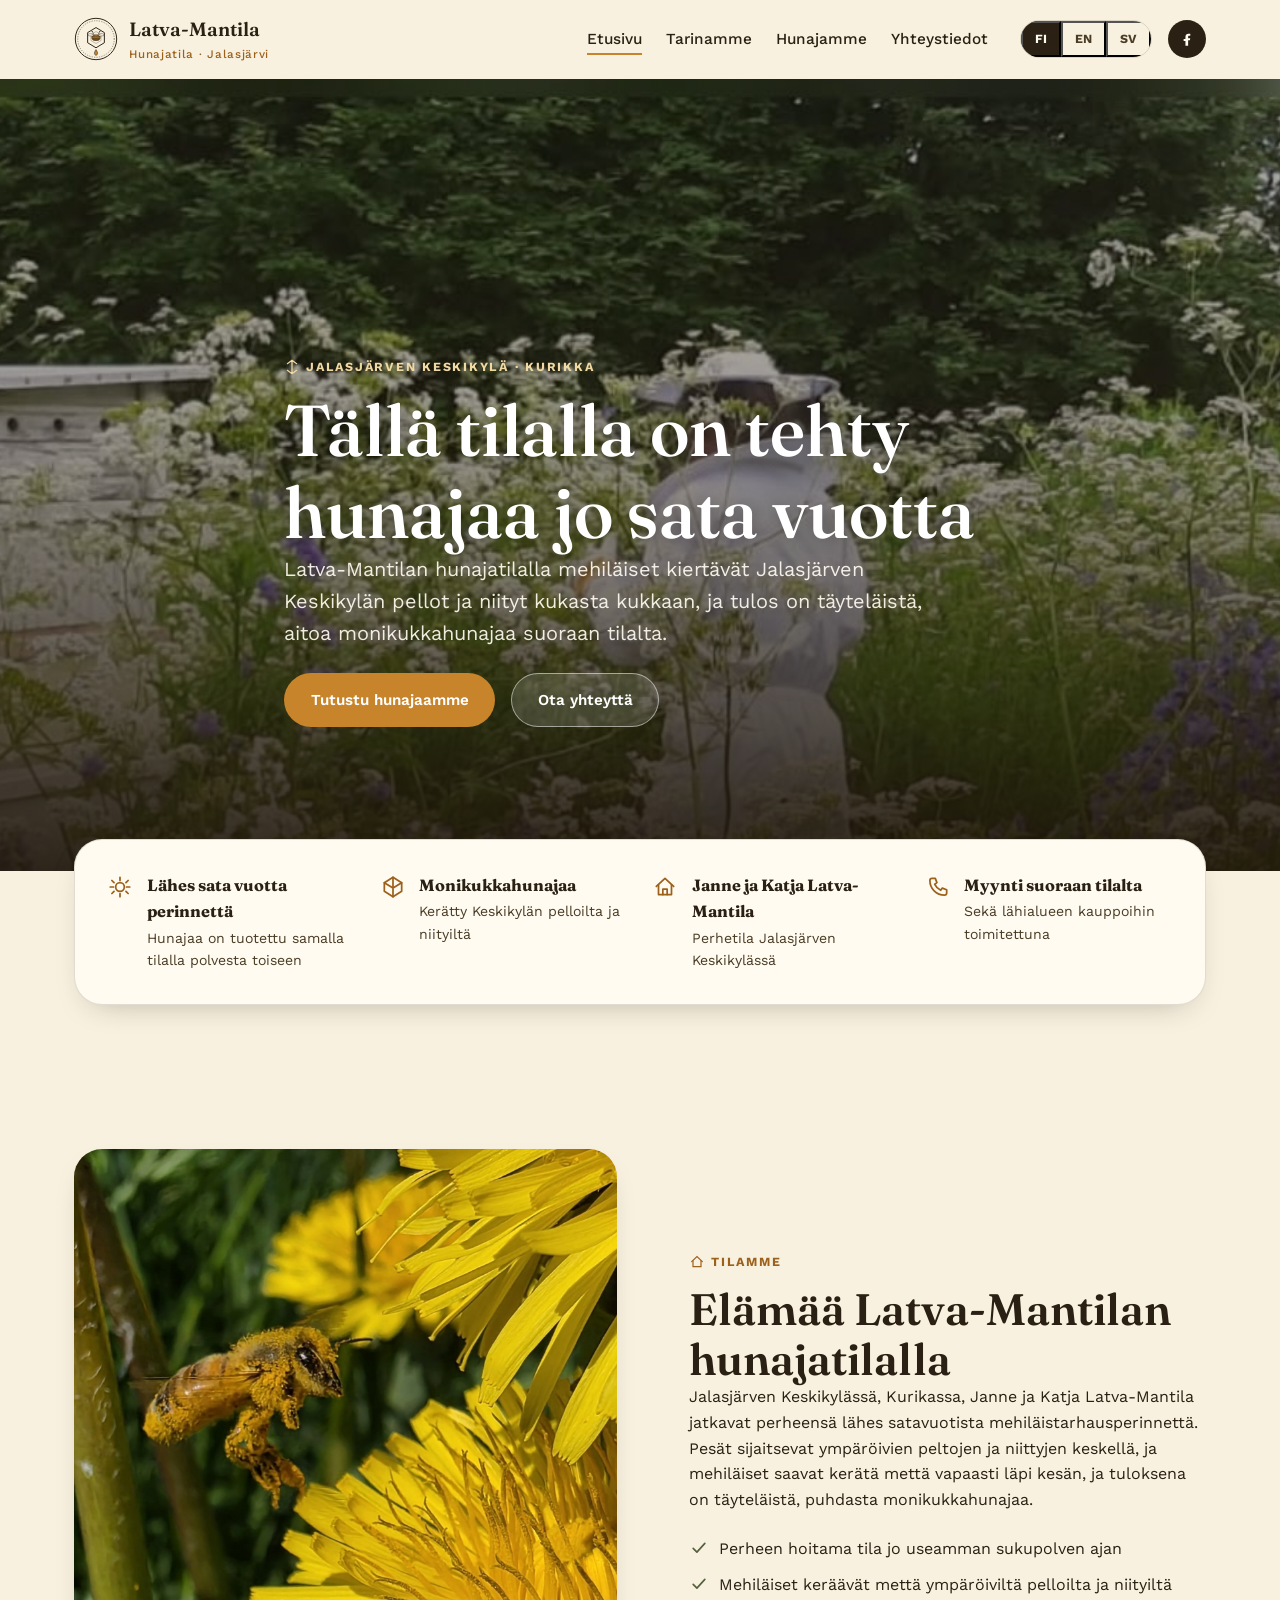
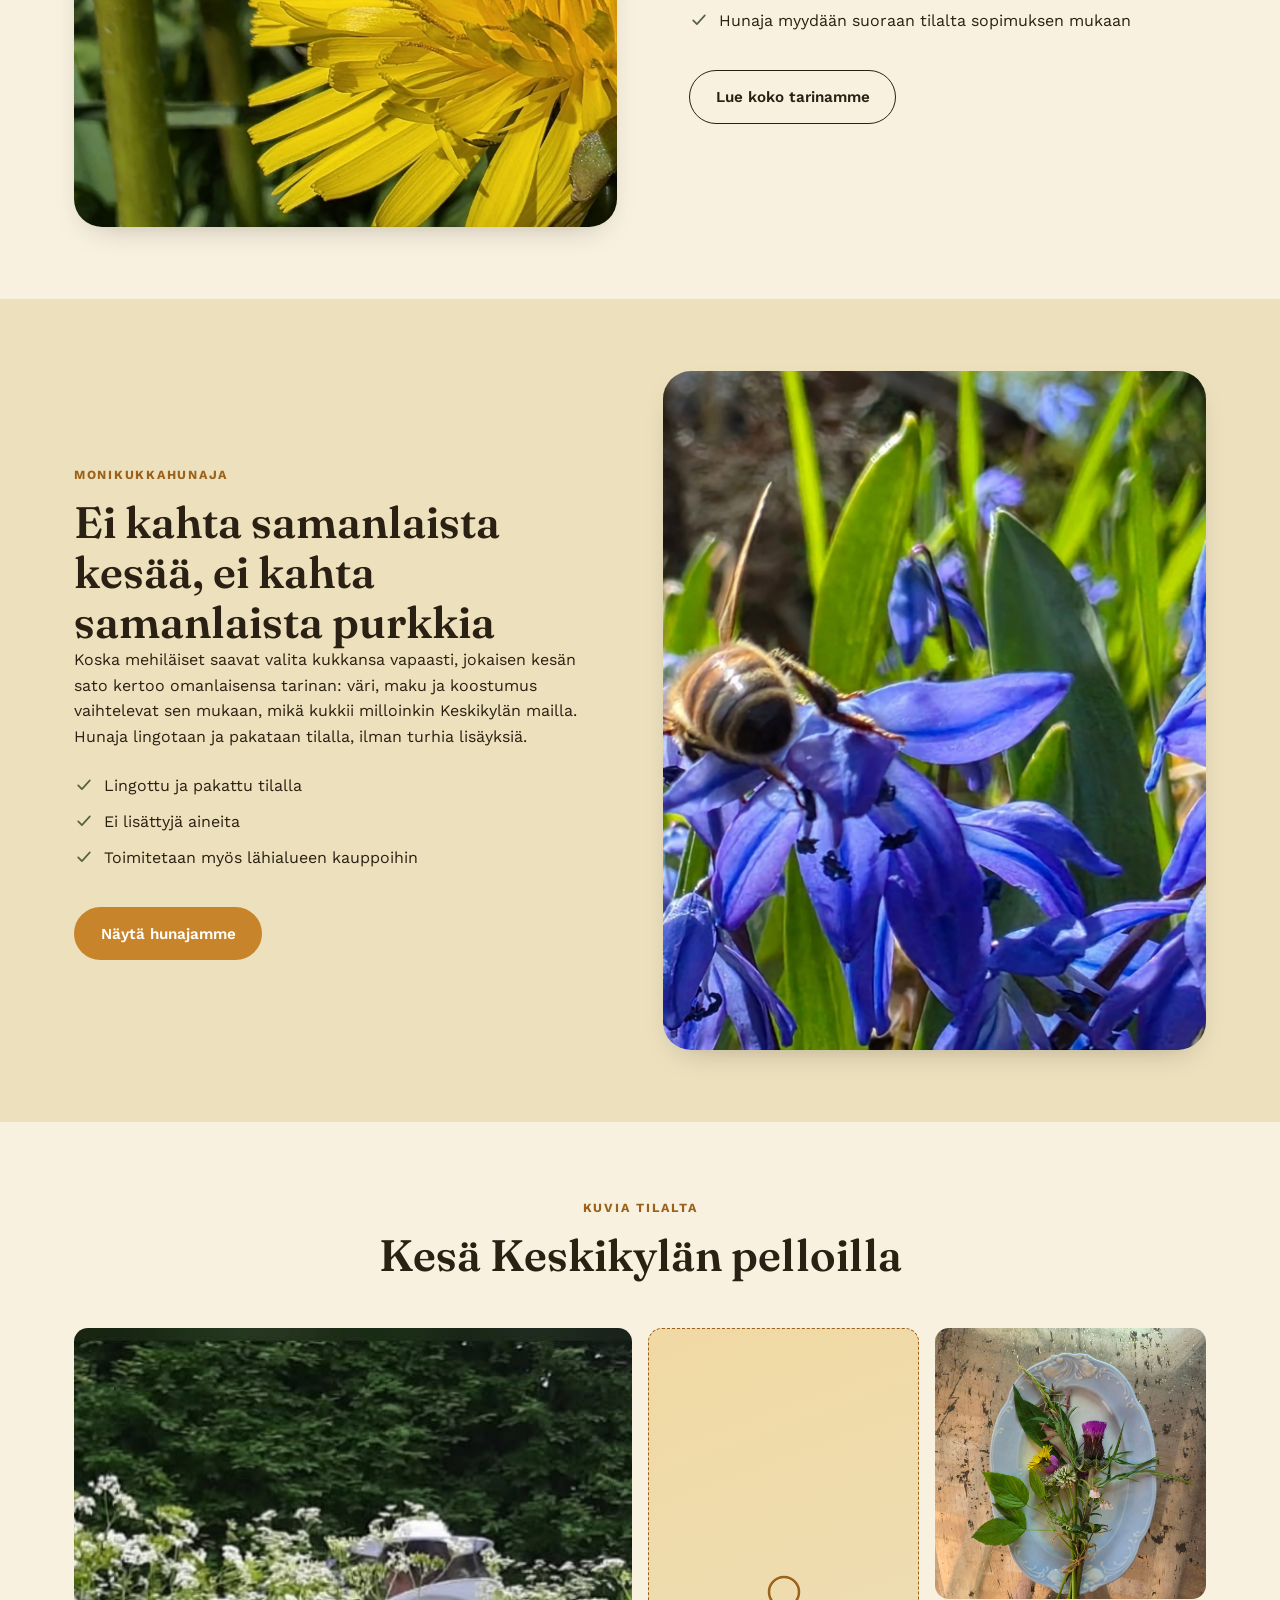
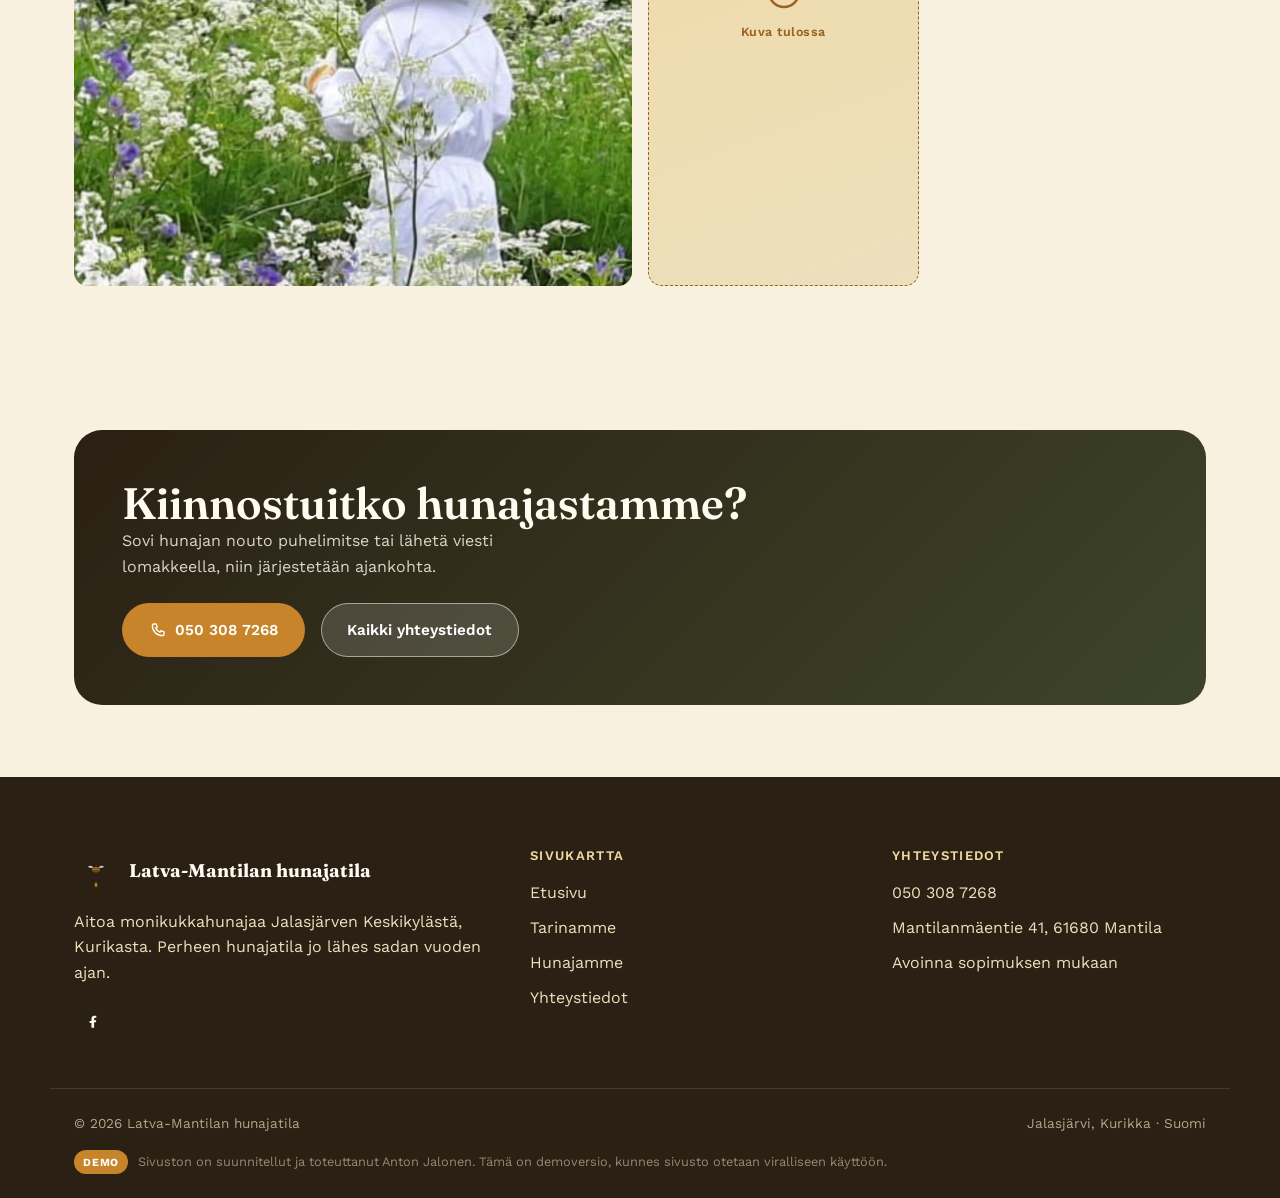
==== commit ae03c9c5: "Fix awkward Finnish hero headline phrasing" ====
--- a/index.html
+++ b/index.html
@@ -58,7 +58,7 @@
         <svg viewBox="0 0 24 24" fill="none" stroke="currentColor" stroke-width="1.8" stroke-linecap="round"><path d="M12 2v20M5 7l7-5 7 5M5 17l7 5 7-5"/></svg>
         <span data-fi="Jalasjärven Keskikylä · Kurikka" data-en="Keskikylä, Jalasjärvi · Kurikka, Finland" data-sv="Keskikylä, Jalasjärvi · Kurikka">Jalasjärven Keskikylä · Kurikka</span>
       </p>
-      <h1 data-fi="Hunajaa, jota tämä tila on tehnyt jo sata vuotta" data-en="Honey this farm has made for a hundred years" data-sv="Honung som denna gård har gjort i hundra år">Hunajaa, jota tämä tila on tehnyt jo sata vuotta</h1>
+      <h1 data-fi="Tällä tilalla on tehty hunajaa jo sata vuotta" data-en="Honey this farm has made for a hundred years" data-sv="Honung som denna gård har gjort i hundra år">Tällä tilalla on tehty hunajaa jo sata vuotta</h1>
       <p class="hero-lede" data-fi="Latva-Mantilan hunajatilalla mehiläiset kiertävät Jalasjärven Keskikylän pellot ja niityt kukasta kukkaan, ja tulos on täyteläistä, aitoa monikukkahunajaa suoraan tilalta." data-en="At Latva-Mantilan hunajatila the bees travel from flower to flower across the fields and meadows of Keskikylä, Jalasjärvi, and the result is rich, genuine multiflower honey straight from the farm." data-sv="På Latva-Mantilan hunajatila flyger bina från blomma till blomma över åkrarna och ängarna i Keskikylä, Jalasjärvi, och resultatet är fyllig, äkta blomsterhonung direkt från gården.">Latva-Mantilan hunajatilalla mehiläiset kiertävät Jalasjärven Keskikylän pellot ja niityt kukasta kukkaan, ja tulos on täyteläistä, aitoa monikukkahunajaa suoraan tilalta.</p>
       <div class="hero-actions">
         <a class="btn btn-primary" href="tuotteet.html" data-fi="Tutustu hunajaamme" data-en="Discover our honey" data-sv="Upptäck vår honung">Tutustu hunajaamme</a>
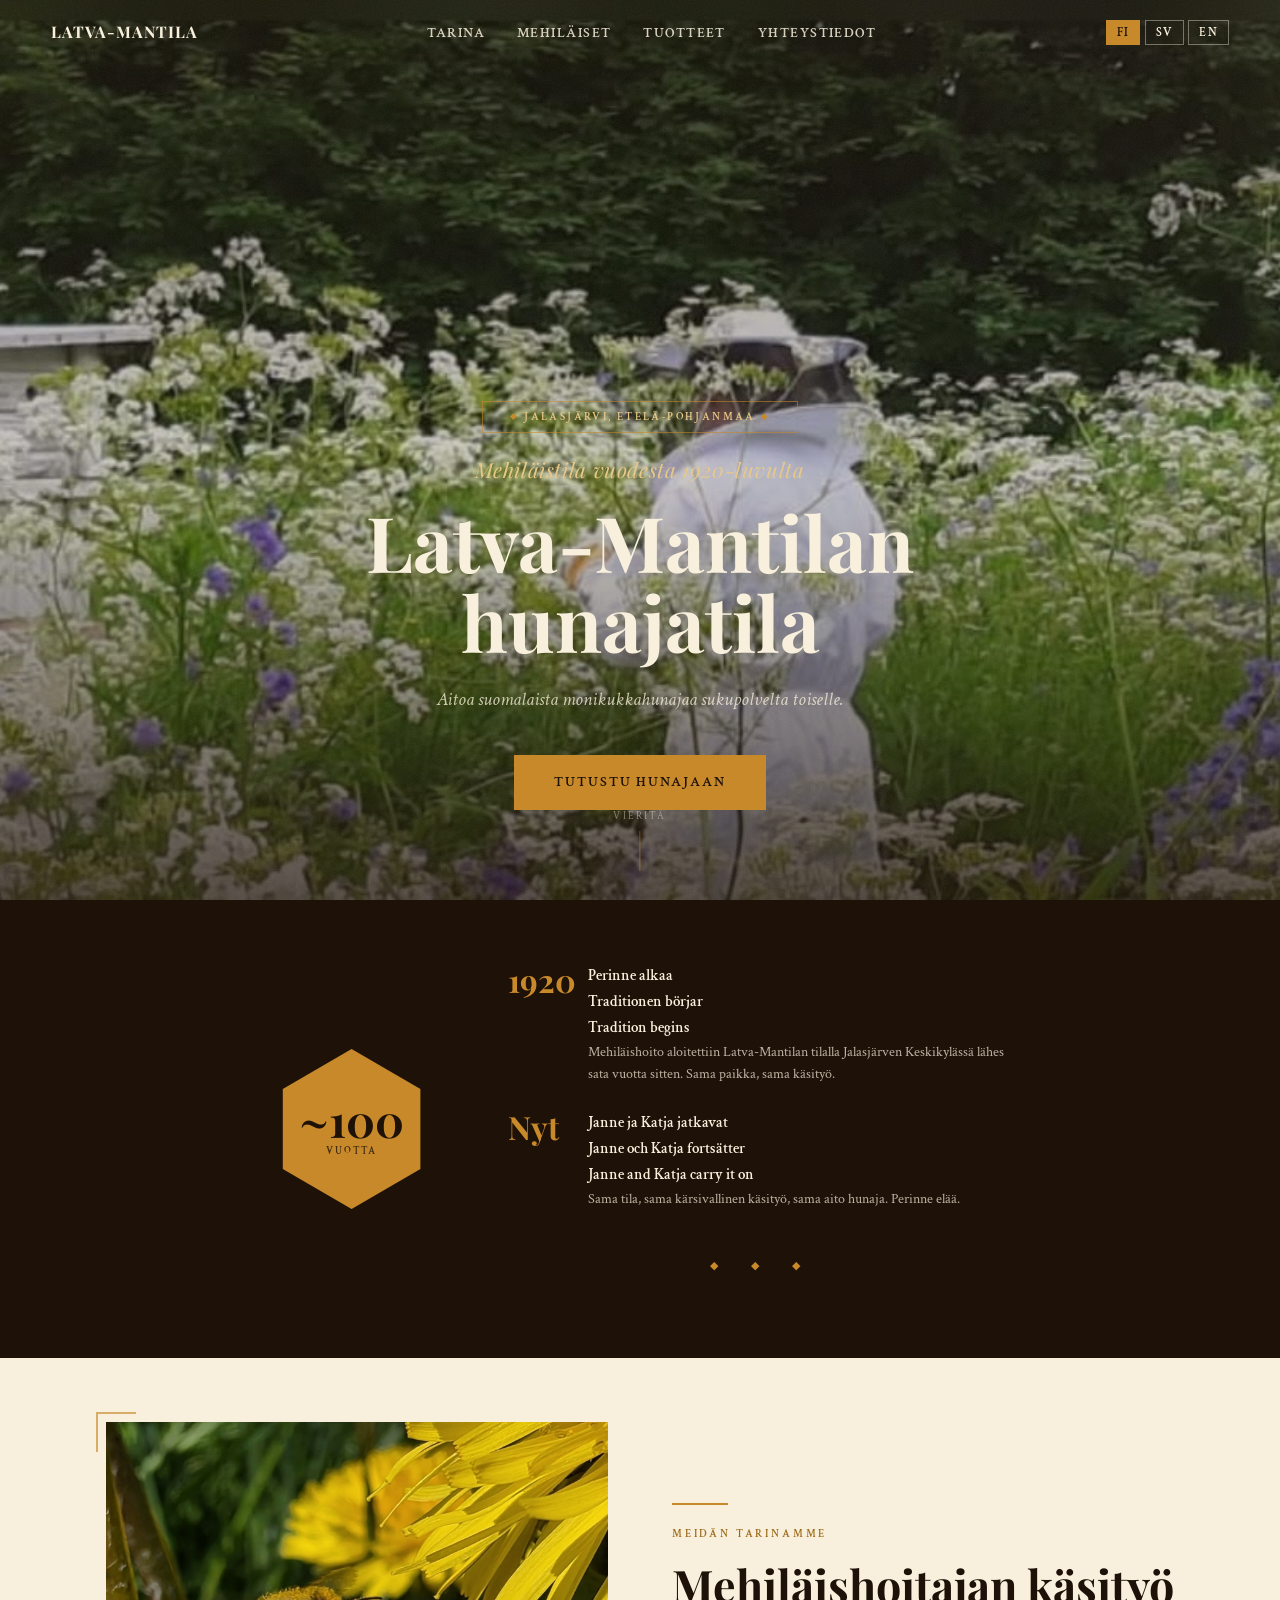
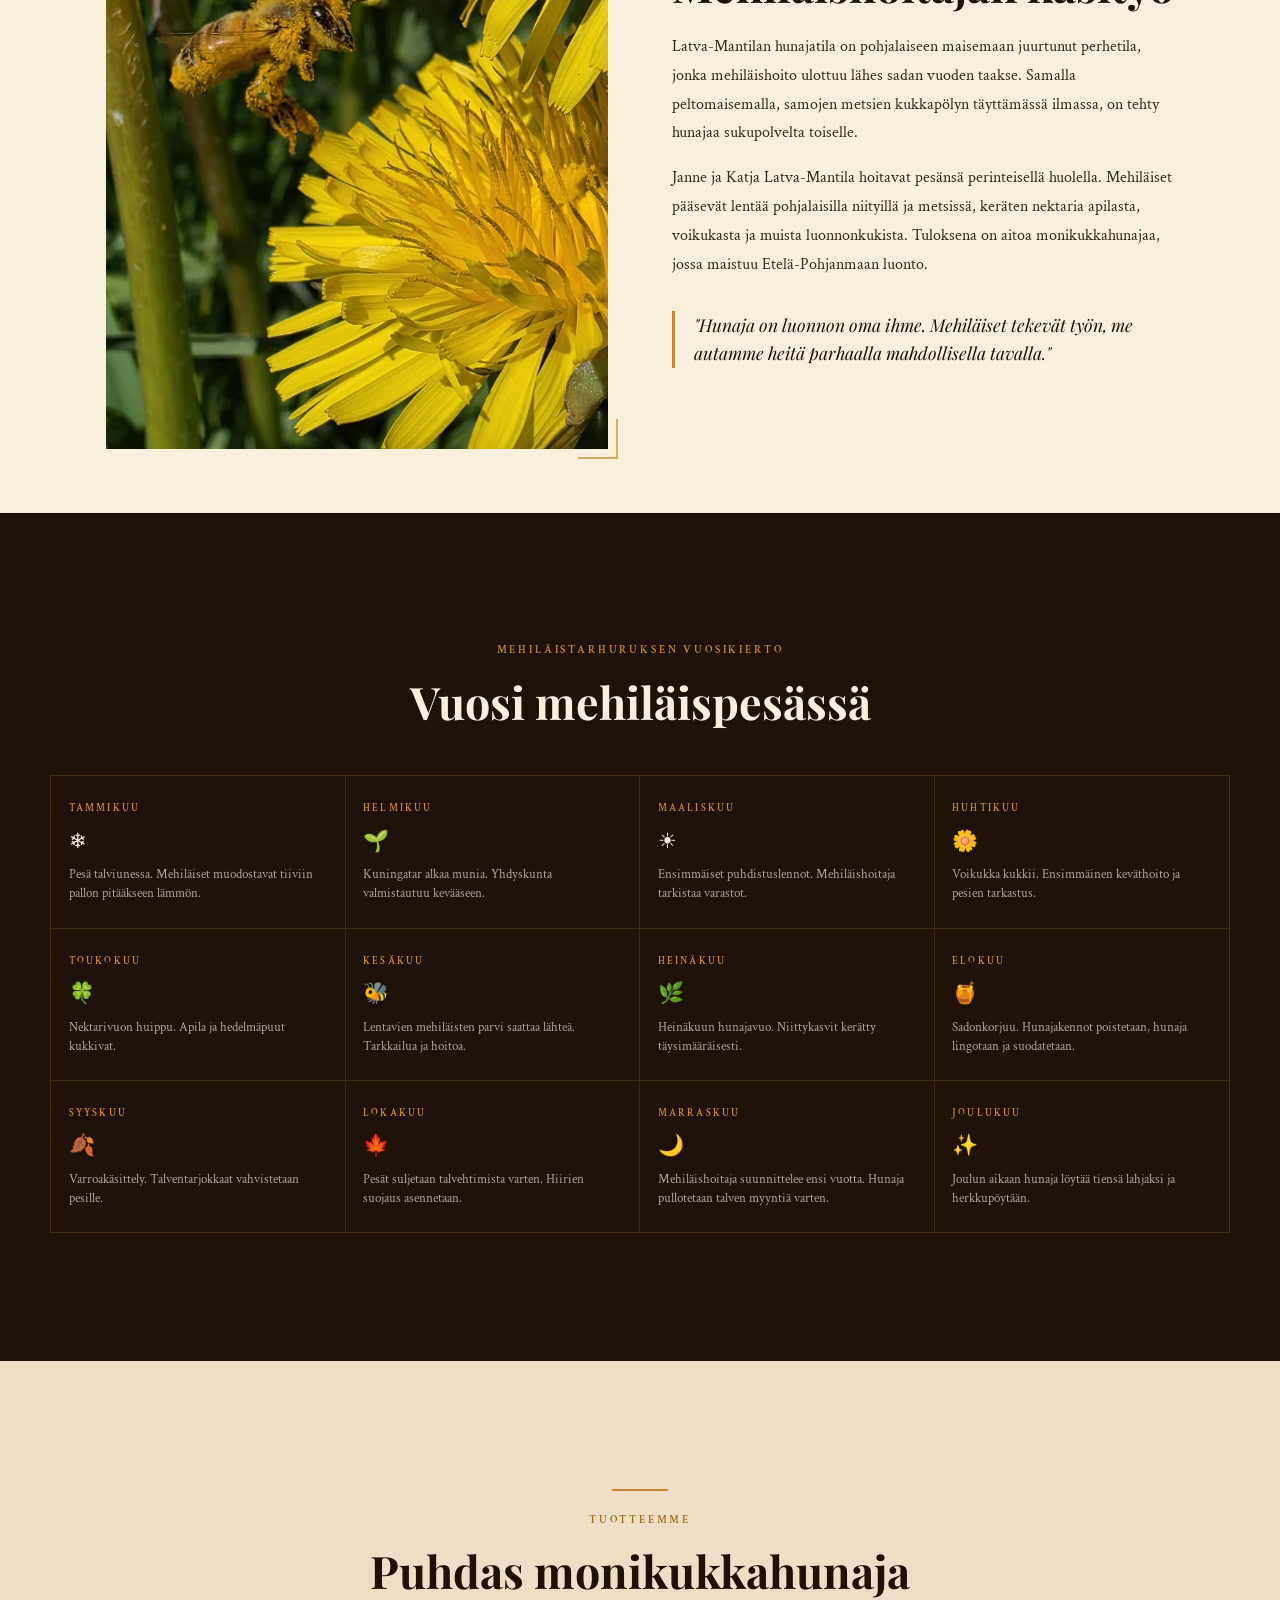
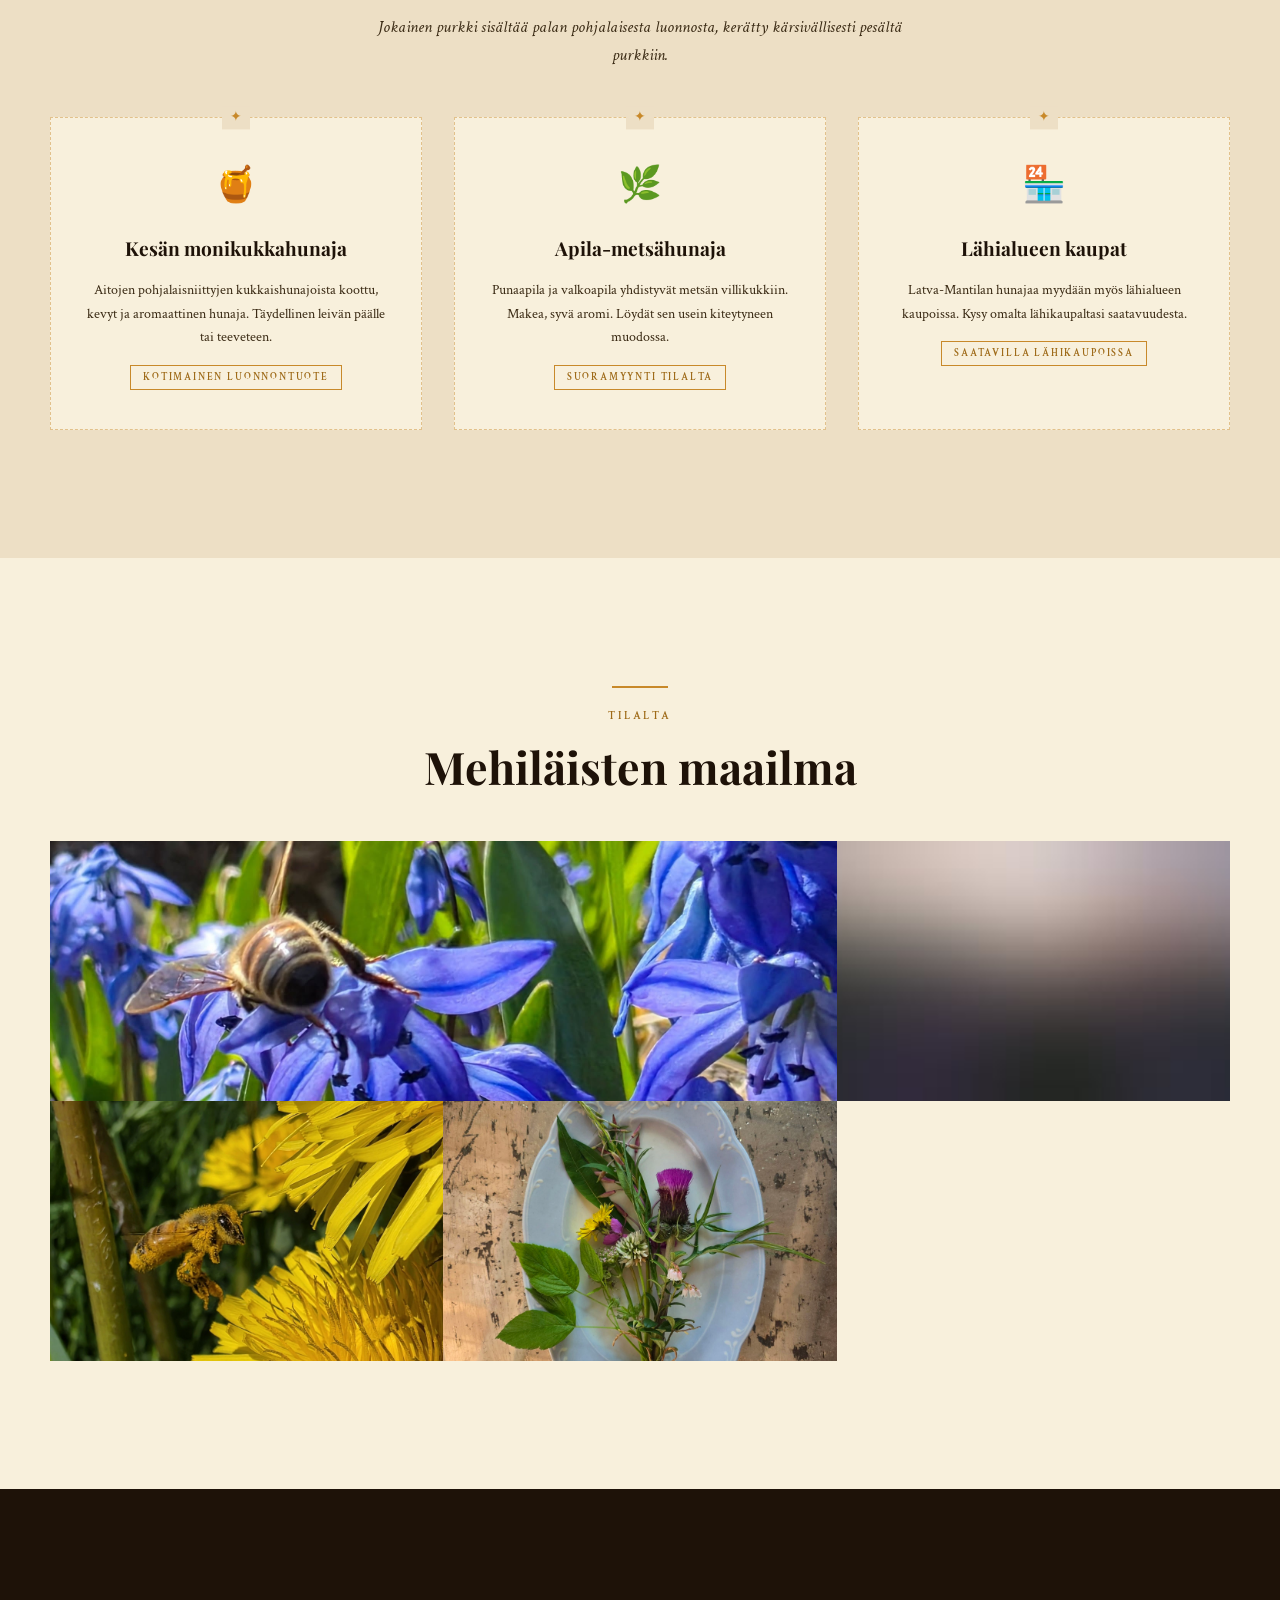
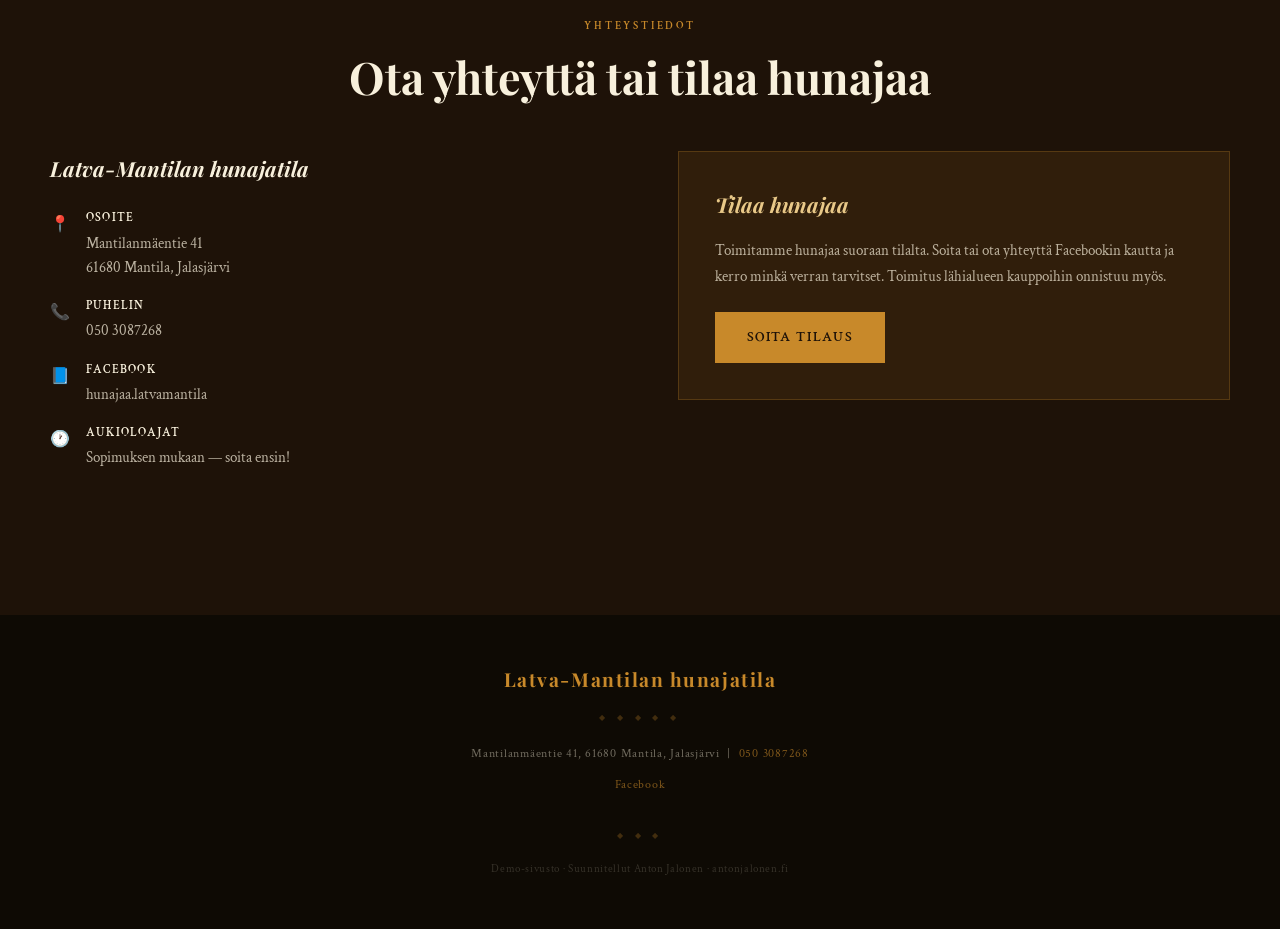
==== commit 38abfe12: "Initial commit: Latva-Mantilan hunajatila demo site (retro-vintage, 100yr honey farm)" ====
--- a/index.html
+++ b/index.html
@@ -2,217 +2,837 @@
 <html lang="fi">
 <head>
 <meta charset="UTF-8">
-<meta name="viewport" content="width=device-width, initial-scale=1">
+<meta name="viewport" content="width=device-width, initial-scale=1.0">
 <title>Latva-Mantilan hunajatila</title>
 <meta name="description" content="Latva-Mantilan hunajatila Jalasjärvellä. Aitoa monikukkahunajaa, jota on tuotettu samalla tilalla lähes sata vuotta. Janne ja Katja Latva-Mantilan perhetila.">
-<link rel="icon" type="image/svg+xml" href="images/logo-mark.svg">
 <link rel="preconnect" href="https://fonts.googleapis.com">
 <link rel="preconnect" href="https://fonts.gstatic.com" crossorigin>
-<link href="https://fonts.googleapis.com/css2?family=Fraunces:ital,opsz,wght@0,9..144,400;0,9..144,500;0,9..144,600;1,9..144,500&family=Work+Sans:wght@400;500;600;700&display=swap" rel="stylesheet">
-<link rel="stylesheet" href="css/style.css">
+<link href="https://fonts.googleapis.com/css2?family=Playfair+Display:ital,wght@0,400;0,600;0,700;1,400;1,600&family=Crimson+Text:ital,wght@0,400;0,600;1,400;1,600&display=swap" rel="stylesheet">
+<style>
+/* ============================================================
+   TOKENS
+============================================================ */
+:root {
+  --amber:     #c8892a;
+  --amber-dk:  #9e6a18;
+  --amber-lt:  #e8c888;
+  --ink:       #1e1208;
+  --ink-mid:   #3a2a14;
+  --paper:     #f8f0dc;
+  --paper-dk:  #eddfc5;
+  --sage:      #6b7a58;
+  --sage-lt:   #8fa07a;
+  --wax:       #faf4e6;
+  --display: 'Playfair Display', Georgia, serif;
+  --body:    'Crimson Text', Georgia, serif;
+  --max: 1180px;
+  --gap: clamp(2rem, 5vw, 5rem);
+}
+*, *::before, *::after { box-sizing: border-box; margin: 0; padding: 0; }
+html { scroll-behavior: smooth; }
+body {
+  font-family: var(--body);
+  font-size: clamp(17px, 1.15vw, 20px);
+  background: var(--paper);
+  color: var(--ink);
+  line-height: 1.7;
+  -webkit-font-smoothing: antialiased;
+}
+img { display: block; width: 100%; object-fit: cover; }
+a { color: inherit; text-decoration: none; }
+
+/* ============================================================
+   I18N
+============================================================ */
+.fi, .sv, .en { display: none; }
+body[data-lang="fi"] .fi { display: block; }
+body[data-lang="sv"] .sv { display: block; }
+body[data-lang="en"] .en { display: block; }
+.fi-i, .sv-i, .en-i { display: none; }
+body[data-lang="fi"] .fi-i { display: inline; }
+body[data-lang="sv"] .sv-i { display: inline; }
+body[data-lang="en"] .en-i { display: inline; }
+
+/* ============================================================
+   NAV
+============================================================ */
+#nav {
+  position: fixed;
+  top: 0; left: 0; right: 0;
+  z-index: 100;
+  display: flex;
+  align-items: center;
+  justify-content: space-between;
+  padding: 0 clamp(1.5rem, 4vw, 3.5rem);
+  height: 64px;
+  transition: background 0.4s, box-shadow 0.4s;
+}
+#nav.scrolled {
+  background: var(--ink);
+  box-shadow: 0 2px 20px rgba(0,0,0,0.4);
+}
+.nav-logo {
+  font-family: var(--display);
+  font-size: 1rem;
+  font-weight: 700;
+  letter-spacing: 0.05em;
+  color: var(--paper);
+  text-transform: uppercase;
+}
+.nav-links {
+  display: flex;
+  align-items: center;
+  gap: 2rem;
+  list-style: none;
+}
+.nav-links a {
+  font-family: var(--body);
+  font-size: 0.9rem;
+  font-weight: 600;
+  letter-spacing: 0.1em;
+  text-transform: uppercase;
+  color: var(--paper);
+  opacity: 0.85;
+  transition: opacity 0.2s;
+}
+.nav-links a:hover { opacity: 1; }
+.lang-btn {
+  background: none;
+  border: 1px solid rgba(248,240,220,0.4);
+  color: var(--paper);
+  font-family: var(--body);
+  font-size: 0.75rem;
+  font-weight: 600;
+  letter-spacing: 0.1em;
+  padding: 4px 10px;
+  cursor: pointer;
+  transition: border-color 0.2s, background 0.2s;
+}
+.lang-btn:hover, .lang-btn.active { border-color: var(--amber); background: var(--amber); color: var(--ink); }
+.lang-group { display: flex; gap: 0.3rem; }
+.nav-toggle { display: none; background: none; border: none; cursor: pointer; flex-direction: column; gap: 5px; }
+.nav-toggle span { display: block; width: 24px; height: 2px; background: var(--paper); }
+.nav-mobile { display: none; }
+@media (max-width: 800px) {
+  .nav-links { display: none; }
+  .nav-toggle { display: flex; }
+  .nav-mobile {
+    display: block;
+    position: fixed;
+    top: 0; left: 0; right: 0; bottom: 0;
+    background: var(--ink);
+    z-index: 99;
+    padding: 6rem 2rem 2rem;
+    transform: translateX(100%);
+    transition: transform 0.35s ease;
+  }
+  .nav-mobile.open { transform: translateX(0); }
+  .nav-mobile ul { list-style: none; display: flex; flex-direction: column; gap: 1.5rem; }
+  .nav-mobile a { font-family: var(--display); font-size: 1.4rem; color: var(--paper); font-style: italic; }
+  .lang-group { margin-top: 2rem; }
+}
+
+/* ============================================================
+   HERO
+============================================================ */
+#hero {
+  position: relative;
+  height: 100vh;
+  min-height: 600px;
+  overflow: hidden;
+}
+.hero-img {
+  position: absolute;
+  inset: 0;
+  width: 100%;
+  height: 100%;
+  object-fit: cover;
+}
+.hero-overlay {
+  position: absolute;
+  inset: 0;
+  background: linear-gradient(to bottom, rgba(30,18,8,0.55) 0%, rgba(30,18,8,0.2) 50%, rgba(30,18,8,0.75) 100%);
+  z-index: 1;
+}
+#hero::after {
+  content: '';
+  position: absolute;
+  inset: 0;
+  pointer-events: none;
+  opacity: 0.07;
+  background-image: url("data:image/svg+xml,%3Csvg xmlns='http://www.w3.org/2000/svg' width='300' height='300'%3E%3Cfilter id='n'%3E%3CfeTurbulence type='fractalNoise' baseFrequency='0.65' numOctaves='3' stitchTiles='stitch'/%3E%3C/filter%3E%3Crect width='300' height='300' filter='url(%23n)'/%3E%3C/svg%3E");
+  background-size: 300px 300px;
+  z-index: 2;
+}
+.hero-content {
+  position: absolute;
+  inset: 0;
+  z-index: 3;
+  display: flex;
+  flex-direction: column;
+  align-items: center;
+  justify-content: flex-end;
+  padding-bottom: clamp(3.5rem, 7vw, 7rem);
+  text-align: center;
+  color: var(--paper);
+}
+.hero-badge {
+  display: inline-flex;
+  align-items: center;
+  justify-content: center;
+  border: 1.5px solid rgba(200,137,42,0.55);
+  padding: 6px 22px;
+  letter-spacing: 0.22em;
+  font-size: 0.68rem;
+  font-family: var(--body);
+  font-weight: 600;
+  text-transform: uppercase;
+  color: var(--amber-lt);
+  margin-bottom: 1.2rem;
+}
+.hero-badge::before, .hero-badge::after { content: '◆'; font-size: 0.5rem; margin: 0 0.7em; color: var(--amber); }
+.hero-eyebrow {
+  font-family: var(--display);
+  font-style: italic;
+  font-size: clamp(1rem, 2vw, 1.3rem);
+  color: var(--amber-lt);
+  margin-bottom: 0.8rem;
+  letter-spacing: 0.03em;
+}
+.hero-title {
+  font-family: var(--display);
+  font-weight: 700;
+  font-size: clamp(2.6rem, 6vw, 6rem);
+  line-height: 1.05;
+  color: var(--paper);
+  max-width: 820px;
+  margin-bottom: 1.4rem;
+}
+.hero-sub {
+  font-family: var(--body);
+  font-size: clamp(1rem, 1.5vw, 1.2rem);
+  color: rgba(248,240,220,0.78);
+  max-width: 500px;
+  margin-bottom: 2.4rem;
+  font-style: italic;
+}
+.hero-cta {
+  display: inline-block;
+  background: var(--amber);
+  color: var(--ink);
+  font-family: var(--body);
+  font-weight: 600;
+  font-size: 0.85rem;
+  letter-spacing: 0.14em;
+  text-transform: uppercase;
+  padding: 14px 38px;
+  border: 2px solid var(--amber);
+  transition: background 0.25s, color 0.25s;
+}
+.hero-cta:hover { background: transparent; color: var(--amber-lt); }
+.hero-scroll {
+  position: absolute;
+  bottom: 1.8rem;
+  left: 50%;
+  transform: translateX(-50%);
+  z-index: 4;
+  display: flex;
+  flex-direction: column;
+  align-items: center;
+  gap: 0.4rem;
+  color: rgba(248,240,220,0.45);
+  font-size: 0.62rem;
+  letter-spacing: 0.22em;
+  text-transform: uppercase;
+}
+.hero-scroll::after {
+  content: '';
+  width: 1px;
+  height: 40px;
+  background: rgba(200,137,42,0.5);
+  animation: sLine 1.9s ease-in-out infinite;
+}
+@keyframes sLine { 0%,100%{opacity:0;transform:scaleY(0.3)} 50%{opacity:1;transform:scaleY(1)} }
+
+/* ============================================================
+   LAYOUT UTILITIES
+============================================================ */
+.container { max-width: var(--max); margin: 0 auto; padding: 0 clamp(1.5rem, 5vw, 3.5rem); }
+.section-pad { padding: var(--gap) 0; }
+.section-rule { width: 56px; height: 2px; background: var(--amber); margin: 0 auto 1.2rem; }
+.section-label {
+  font-family: var(--body);
+  font-size: 0.68rem;
+  font-weight: 600;
+  letter-spacing: 0.26em;
+  text-transform: uppercase;
+  color: var(--amber-dk);
+  text-align: center;
+  margin-bottom: 1rem;
+}
+.section-title {
+  font-family: var(--display);
+  font-size: clamp(1.9rem, 3.5vw, 3.2rem);
+  font-weight: 700;
+  line-height: 1.15;
+  color: var(--ink);
+  text-align: center;
+  margin-bottom: 1rem;
+}
+.section-lead {
+  font-size: clamp(1rem, 1.3vw, 1.15rem);
+  color: var(--ink-mid);
+  text-align: center;
+  max-width: 580px;
+  margin: 0 auto 3rem;
+  font-style: italic;
+}
+.ornament { text-align: center; color: var(--amber); letter-spacing: 0.6em; font-size: 0.7rem; margin: 1.2rem 0; }
+
+/* ============================================================
+   HERITAGE STRIP
+============================================================ */
+#vuosirengas {
+  background: var(--ink);
+  color: var(--paper);
+  padding: 4rem 0;
+}
+.vuosirengas-inner {
+  display: flex;
+  align-items: center;
+  justify-content: center;
+  gap: clamp(2rem, 6vw, 7rem);
+  flex-wrap: wrap;
+}
+.stamp-hex {
+  position: relative;
+  width: 160px;
+  height: 160px;
+  flex-shrink: 0;
+  display: flex;
+  align-items: center;
+  justify-content: center;
+}
+.stamp-hex::before {
+  content: '';
+  position: absolute;
+  inset: 0;
+  background: var(--amber);
+  clip-path: polygon(50% 0%,93% 25%,93% 75%,50% 100%,7% 75%,7% 25%);
+}
+.stamp-hex-inner { position: relative; z-index: 1; text-align: center; }
+.stamp-year { font-family: var(--display); font-size: 2.8rem; font-weight: 700; line-height: 1; color: var(--ink); }
+.stamp-sub { font-family: var(--body); font-size: 0.6rem; font-weight: 600; letter-spacing: 0.2em; text-transform: uppercase; color: var(--ink); opacity: 0.78; }
+.heritage-facts { display: flex; flex-direction: column; gap: 1.6rem; max-width: 500px; }
+.heritage-fact { display: flex; gap: 1.2rem; align-items: flex-start; }
+.fact-num { font-family: var(--display); font-size: 2rem; font-weight: 700; color: var(--amber); line-height: 1; min-width: 60px; }
+.fact-text { font-family: var(--body); font-size: 0.88rem; color: rgba(248,240,220,0.72); line-height: 1.55; }
+.fact-text strong { display: block; font-size: 0.95rem; font-weight: 600; color: var(--paper); margin-bottom: 0.15rem; }
+
+/* ============================================================
+   TARINA
+============================================================ */
+#tarina { background: var(--paper); padding: var(--gap) 0; }
+.tarina-grid { display: grid; grid-template-columns: 1fr 1fr; gap: clamp(2rem, 5vw, 5rem); align-items: center; }
+.tarina-img-wrap { position: relative; }
+.tarina-img { aspect-ratio: 4/5; width: 100%; object-fit: cover; }
+.tarina-img-wrap::before, .tarina-img-wrap::after {
+  content: '';
+  position: absolute;
+  width: 40px; height: 40px;
+  border-color: var(--amber);
+  border-style: solid;
+  z-index: 2;
+  opacity: 0.65;
+}
+.tarina-img-wrap::before { top: -10px; left: -10px; border-width: 2px 0 0 2px; }
+.tarina-img-wrap::after  { bottom: -10px; right: -10px; border-width: 0 2px 2px 0; }
+.tarina-text .section-title { text-align: left; }
+.tarina-text .section-label { text-align: left; }
+.tarina-text .section-rule { margin: 0 0 1.2rem; }
+.tarina-body { font-size: clamp(1rem, 1.2vw, 1.1rem); color: var(--ink-mid); margin-top: 1.4rem; line-height: 1.8; }
+.tarina-body p + p { margin-top: 1em; }
+.tarina-quote {
+  display: block;
+  margin-top: 2rem;
+  padding-left: 1.2rem;
+  border-left: 3px solid var(--amber);
+  font-family: var(--display);
+  font-style: italic;
+  font-size: 1.1rem;
+  color: var(--ink);
+  line-height: 1.6;
+}
+@media (max-width: 720px) {
+  .tarina-grid { grid-template-columns: 1fr; }
+  .tarina-img { aspect-ratio: 16/9; }
+}
+
+/* ============================================================
+   MEHILAINEN VUOSI (signature)
+============================================================ */
+#mehilainen-vuosi { background: var(--ink); color: var(--paper); padding: var(--gap) 0; }
+#mehilainen-vuosi .section-title { color: var(--paper); }
+#mehilainen-vuosi .section-label { color: var(--amber); }
+.vuosi-grid {
+  display: grid;
+  grid-template-columns: repeat(4, 1fr);
+  gap: 0;
+  border: 1px solid rgba(200,137,42,0.22);
+  margin-top: 3rem;
+}
+.vuosi-card {
+  padding: 1.5rem 1.1rem;
+  border-right: 1px solid rgba(200,137,42,0.18);
+  border-bottom: 1px solid rgba(200,137,42,0.18);
+}
+.vuosi-card:nth-child(4n) { border-right: none; }
+.vuosi-card:nth-child(n+9) { border-bottom: none; }
+.vuosi-month { font-family: var(--body); font-size: 0.62rem; font-weight: 600; letter-spacing: 0.22em; text-transform: uppercase; color: var(--amber); margin-bottom: 0.4rem; }
+.vuosi-icon { font-size: 1.3rem; margin-bottom: 0.4rem; }
+.vuosi-desc { font-family: var(--body); font-size: 0.8rem; color: rgba(248,240,220,0.65); line-height: 1.5; }
+@media (max-width: 640px) {
+  .vuosi-grid { grid-template-columns: repeat(2, 1fr); }
+  .vuosi-card:nth-child(4n) { border-right: 1px solid rgba(200,137,42,0.18); }
+  .vuosi-card:nth-child(2n) { border-right: none; }
+  .vuosi-card:nth-child(n+11) { border-bottom: none; }
+  .vuosi-card:nth-child(9),.vuosi-card:nth-child(10) { border-bottom: 1px solid rgba(200,137,42,0.18); }
+}
+
+/* ============================================================
+   TUOTTEET
+============================================================ */
+#tuotteet { background: var(--paper-dk); padding: var(--gap) 0; }
+.tuotteet-grid { display: grid; grid-template-columns: repeat(3, 1fr); gap: 2rem; margin-top: 3rem; }
+.tuote-card {
+  background: var(--paper);
+  border: 1.5px dashed rgba(200,137,42,0.45);
+  padding: 2.4rem 1.8rem;
+  text-align: center;
+  position: relative;
+}
+.tuote-card::before {
+  content: '✦';
+  position: absolute;
+  top: 0; left: 50%;
+  transform: translateX(-50%) translateY(-50%);
+  background: var(--paper-dk);
+  color: var(--amber);
+  font-size: 0.85rem;
+  padding: 0 8px;
+}
+.tuote-icon { font-size: 2.2rem; margin-bottom: 1rem; }
+.tuote-name { font-family: var(--display); font-size: 1.2rem; font-weight: 700; color: var(--ink); margin-bottom: 0.8rem; }
+.tuote-desc { font-family: var(--body); font-size: 0.9rem; color: var(--ink-mid); line-height: 1.65; }
+.tuote-tag {
+  display: inline-block;
+  margin-top: 1rem;
+  padding: 3px 12px;
+  border: 1px solid var(--amber);
+  font-family: var(--body);
+  font-size: 0.63rem;
+  font-weight: 600;
+  letter-spacing: 0.18em;
+  text-transform: uppercase;
+  color: var(--amber-dk);
+}
+@media (max-width: 700px) { .tuotteet-grid { grid-template-columns: 1fr 1fr; } }
+@media (max-width: 480px) { .tuotteet-grid { grid-template-columns: 1fr; } }
+
+/* ============================================================
+   GALLERIA
+============================================================ */
+#galleria { background: var(--paper); padding: var(--gap) 0; }
+.galleria-grid {
+  display: grid;
+  grid-template-columns: 1fr 1fr 1fr;
+  grid-template-rows: 260px 260px;
+  gap: 0;
+  margin-top: 3rem;
+  overflow: hidden;
+}
+.gal-cell { overflow: hidden; }
+.gal-cell:nth-child(1) { grid-column: span 2; }
+.gal-cell img { width: 100%; height: 100%; object-fit: cover; transition: transform 0.6s ease; }
+.gal-cell:hover img { transform: scale(1.04); }
+@media (max-width: 700px) {
+  .galleria-grid { grid-template-columns: 1fr 1fr; grid-template-rows: auto; }
+  .gal-cell:nth-child(1) { grid-column: span 2; }
+  .gal-cell img { height: 200px; }
+}
+
+/* ============================================================
+   YHTEYSTIEDOT
+============================================================ */
+#yhteystiedot { background: var(--ink); color: var(--paper); padding: var(--gap) 0; }
+#yhteystiedot .section-title { color: var(--paper); }
+#yhteystiedot .section-label { color: var(--amber); }
+.contact-inner { display: grid; grid-template-columns: 1fr 1fr; gap: clamp(2rem, 6vw, 6rem); align-items: start; margin-top: 3rem; }
+.contact-info h3 { font-family: var(--display); font-size: 1.3rem; font-weight: 700; color: var(--paper); margin-bottom: 1.4rem; font-style: italic; }
+.contact-row { display: flex; gap: 1rem; align-items: flex-start; margin-bottom: 1rem; }
+.contact-icon { font-size: 1rem; color: var(--amber); flex-shrink: 0; margin-top: 3px; }
+.contact-detail { font-family: var(--body); font-size: 0.95rem; color: rgba(248,240,220,0.72); line-height: 1.6; }
+.contact-detail strong { display: block; color: var(--paper); font-weight: 600; font-size: 0.78rem; letter-spacing: 0.1em; text-transform: uppercase; margin-bottom: 0.2rem; }
+.order-panel { background: rgba(200,137,42,0.1); border: 1px solid rgba(200,137,42,0.25); padding: 2.2rem; }
+.order-panel h3 { font-family: var(--display); font-size: 1.3rem; font-weight: 700; color: var(--amber-lt); margin-bottom: 1rem; font-style: italic; }
+.order-panel p { font-family: var(--body); font-size: 0.95rem; color: rgba(248,240,220,0.7); line-height: 1.7; margin-bottom: 1.4rem; }
+.order-cta {
+  display: inline-block;
+  background: var(--amber);
+  color: var(--ink);
+  font-family: var(--body);
+  font-weight: 600;
+  font-size: 0.85rem;
+  letter-spacing: 0.12em;
+  text-transform: uppercase;
+  padding: 14px 32px;
+  transition: background 0.25s;
+}
+.order-cta:hover { background: var(--amber-lt); }
+@media (max-width: 680px) { .contact-inner { grid-template-columns: 1fr; } }
+
+/* ============================================================
+   FOOTER
+============================================================ */
+footer { background: #0e0a04; color: rgba(248,240,220,0.42); padding: 3rem 0; text-align: center; }
+.footer-logo { font-family: var(--display); font-size: 1.2rem; font-weight: 700; color: var(--amber); letter-spacing: 0.08em; margin-bottom: 0.8rem; }
+footer p { font-family: var(--body); font-size: 0.78rem; letter-spacing: 0.06em; line-height: 2; }
+footer a { color: rgba(200,137,42,0.6); transition: color 0.2s; }
+footer a:hover { color: var(--amber); }
+.footer-div { color: var(--amber); opacity: 0.28; margin: 1rem 0; letter-spacing: 0.6em; font-size: 0.5rem; }
+
+/* ============================================================
+   FADE-IN
+============================================================ */
+.fade-up { opacity: 0; transform: translateY(28px); transition: opacity 0.75s ease, transform 0.75s ease; }
+.fade-up.visible { opacity: 1; transform: translateY(0); }
+</style>
 </head>
-<body data-title-fi="Latva-Mantilan hunajatila · Aitoa monikukkahunajaa, Jalasjärvi" data-title-en="Latva-Mantilan hunajatila · Genuine Multiflower Honey, Jalasjärvi, Finland" data-title-sv="Latva-Mantilan hunajatila · Äkta blomsterhonung, Jalasjärvi">
-
-<a class="visually-hidden" href="#main">Siirry sisältöön / Skip to content</a>
-
-<header class="site-header">
+<body data-lang="fi">
+
+<!-- NAV -->
+<nav id="nav">
+  <a href="#" class="nav-logo">Latva-Mantila</a>
+  <ul class="nav-links">
+    <li><a href="#tarina"><span class="fi-i">Tarina</span><span class="sv-i">Historia</span><span class="en-i">Story</span></a></li>
+    <li><a href="#mehilainen-vuosi"><span class="fi-i">Mehiläiset</span><span class="sv-i">Bina</span><span class="en-i">Bees</span></a></li>
+    <li><a href="#tuotteet"><span class="fi-i">Tuotteet</span><span class="sv-i">Produkter</span><span class="en-i">Products</span></a></li>
+    <li><a href="#yhteystiedot"><span class="fi-i">Yhteystiedot</span><span class="sv-i">Kontakt</span><span class="en-i">Contact</span></a></li>
+  </ul>
+  <div class="lang-group">
+    <button class="lang-btn active" onclick="setLang('fi')">FI</button>
+    <button class="lang-btn" onclick="setLang('sv')">SV</button>
+    <button class="lang-btn" onclick="setLang('en')">EN</button>
+  </div>
+  <button class="nav-toggle" id="navToggle" aria-label="Menu">
+    <span></span><span></span><span></span>
+  </button>
+</nav>
+
+<div class="nav-mobile" id="navMobile">
+  <ul>
+    <li><a href="#tarina" onclick="closeMobile()"><span class="fi-i">Tarina</span><span class="sv-i">Historia</span><span class="en-i">Story</span></a></li>
+    <li><a href="#mehilainen-vuosi" onclick="closeMobile()"><span class="fi-i">Mehiläiset</span><span class="sv-i">Bina</span><span class="en-i">Bees</span></a></li>
+    <li><a href="#tuotteet" onclick="closeMobile()"><span class="fi-i">Tuotteet</span><span class="sv-i">Produkter</span><span class="en-i">Products</span></a></li>
+    <li><a href="#yhteystiedot" onclick="closeMobile()"><span class="fi-i">Yhteystiedot</span><span class="sv-i">Kontakt</span><span class="en-i">Contact</span></a></li>
+  </ul>
+  <div class="lang-group">
+    <button class="lang-btn" onclick="setLang('fi');closeMobile()">FI</button>
+    <button class="lang-btn" onclick="setLang('sv');closeMobile()">SV</button>
+    <button class="lang-btn" onclick="setLang('en');closeMobile()">EN</button>
+  </div>
+</div>
+
+<!-- HERO -->
+<section id="hero">
+  <img class="hero-img" src="images/hero-beekeeper.jpg" alt="Mehiläishoitaja kukkaniityllä" onerror="this.style.display='none'">
+  <div class="hero-overlay"></div>
+  <div class="hero-content">
+    <div class="hero-badge">
+      <span class="fi-i">Jalasjärvi, Etelä-Pohjanmaa</span>
+      <span class="sv-i">Jalasjärvi, Södra Österbotten</span>
+      <span class="en-i">Jalasjärvi, South Ostrobothnia</span>
+    </div>
+    <div class="fi hero-eyebrow">Mehiläistila vuodesta 1920-luvulta</div>
+    <div class="sv hero-eyebrow">Bigård sedan 1920-talet</div>
+    <div class="en hero-eyebrow">Beekeeping farm since the 1920s</div>
+    <h1 class="hero-title">Latva-Mantilan<br>hunajatila</h1>
+    <div class="fi hero-sub">Aitoa suomalaista monikukkahunajaa sukupolvelta toiselle.</div>
+    <div class="sv hero-sub">Äkta finsk blomsterhonung, förd vidare från generation till generation.</div>
+    <div class="en hero-sub">Genuine Finnish multi-flower honey, passed down through generations.</div>
+    <a href="#tuotteet" class="hero-cta">
+      <span class="fi-i">Tutustu hunajaan</span>
+      <span class="sv-i">Utforska honungen</span>
+      <span class="en-i">Discover our honey</span>
+    </a>
+  </div>
+  <div class="hero-scroll">
+    <span class="fi-i">Vieritä</span><span class="sv-i">Rulla</span><span class="en-i">Scroll</span>
+  </div>
+</section>
+
+<!-- HERITAGE STRIP -->
+<section id="vuosirengas">
   <div class="container">
-    <a href="index.html" class="brand">
-      <span class="brand-mark" aria-hidden="true"><img src="images/logo-mark.svg" alt="" width="44" height="44"></span>
-      <span>Latva-Mantila<span class="brand-sub" data-fi="Hunajatila · Jalasjärvi" data-en="Honey Farm · Jalasjärvi" data-sv="Honungsgård · Jalasjärvi">Hunajatila · Jalasjärvi</span></span>
-    </a>
-
-    <nav class="site-nav" id="site-nav" aria-label="Päävalikko">
-      <ul>
-        <li><a href="index.html" aria-current="page" data-fi="Etusivu" data-en="Home" data-sv="Hem">Etusivu</a></li>
-        <li><a href="tarina.html" data-fi="Tarinamme" data-en="Our Story" data-sv="Vår historia">Tarinamme</a></li>
-        <li><a href="tuotteet.html" data-fi="Hunajamme" data-en="Our Honey" data-sv="Vår honung">Hunajamme</a></li>
-        <li><a href="yhteystiedot.html" data-fi="Yhteystiedot" data-en="Contact" data-sv="Kontakt">Yhteystiedot</a></li>
-      </ul>
-      <div class="header-actions">
-        <div class="lang-toggle" role="group" aria-label="Kieli / Language">
-          <button class="lang-btn active" data-lang="fi" aria-pressed="true">FI</button>
-          <button class="lang-btn" data-lang="en" aria-pressed="false">EN</button>
-          <button class="lang-btn" data-lang="sv" aria-pressed="false">SV</button>
+    <div class="vuosirengas-inner">
+      <div class="stamp-hex">
+        <div class="stamp-hex-inner">
+          <div class="stamp-year">~100</div>
+          <div class="stamp-sub">
+            <span class="fi-i">vuotta</span>
+            <span class="sv-i">år</span>
+            <span class="en-i">years</span>
+          </div>
         </div>
-        <a class="icon-link" href="https://www.facebook.com/hunajaa.latvamantila" target="_blank" rel="noopener" aria-label="Facebook">
-          <svg viewBox="0 0 24 24"><path d="M13.5 21v-7.2h2.4l.4-2.9h-2.8V9c0-.85.24-1.43 1.46-1.43H16.4V5.02C16.1 4.98 15.1 4.9 13.94 4.9c-2.37 0-4 1.44-4 4.1v2.9H7.5v2.9h2.44V21h3.56Z" fill="currentColor" stroke="none"/></svg>
-        </a>
       </div>
-    </nav>
-
-    <button class="nav-toggle" aria-label="Valikko" aria-expanded="false" aria-controls="site-nav">
-      <svg viewBox="0 0 24 24" fill="none" stroke="currentColor" stroke-width="1.8" stroke-linecap="round"><path d="M4 7h16M4 12h16M4 17h16"/></svg>
-    </button>
-  </div>
-</header>
-
-<main id="main">
-
-  <section class="hero">
-    <div class="hero-media">
-      <img src="images/hero-beekeeper.jpg" alt="Mehiläishoitaja suojapuvussa tarkastamassa pesää kukkivalla niityllä" loading="eager" onerror="this.parentElement.innerHTML='<div class=&quot;ph&quot; style=&quot;aspect-ratio:auto;height:100%;border-radius:0;border:none;&quot;><svg viewBox=&quot;0 0 24 24&quot; fill=&quot;none&quot; stroke=&quot;currentColor&quot; stroke-width=&quot;1.5&quot;><circle cx=&quot;12&quot; cy=&quot;12&quot; r=&quot;9&quot;/><path d=&quot;M8 13c1 2 2.5 3 4 3s3-1 4-3&quot;/></svg><span class=&quot;ph-tag&quot;>Kuva tulossa</span></div>'">
-    </div>
-    <div class="container hero-content">
-      <p class="eyebrow">
-        <svg viewBox="0 0 24 24" fill="none" stroke="currentColor" stroke-width="1.8" stroke-linecap="round"><path d="M12 2v20M5 7l7-5 7 5M5 17l7 5 7-5"/></svg>
-        <span data-fi="Jalasjärven Keskikylä · Kurikka" data-en="Keskikylä, Jalasjärvi · Kurikka, Finland" data-sv="Keskikylä, Jalasjärvi · Kurikka">Jalasjärven Keskikylä · Kurikka</span>
-      </p>
-      <h1 data-fi="Tällä tilalla on tehty hunajaa jo sata vuotta" data-en="Honey this farm has made for a hundred years" data-sv="Honung som denna gård har gjort i hundra år">Tällä tilalla on tehty hunajaa jo sata vuotta</h1>
-      <p class="hero-lede" data-fi="Latva-Mantilan hunajatilalla mehiläiset kiertävät Jalasjärven Keskikylän pellot ja niityt kukasta kukkaan, ja tulos on täyteläistä, aitoa monikukkahunajaa suoraan tilalta." data-en="At Latva-Mantilan hunajatila the bees travel from flower to flower across the fields and meadows of Keskikylä, Jalasjärvi, and the result is rich, genuine multiflower honey straight from the farm." data-sv="På Latva-Mantilan hunajatila flyger bina från blomma till blomma över åkrarna och ängarna i Keskikylä, Jalasjärvi, och resultatet är fyllig, äkta blomsterhonung direkt från gården.">Latva-Mantilan hunajatilalla mehiläiset kiertävät Jalasjärven Keskikylän pellot ja niityt kukasta kukkaan, ja tulos on täyteläistä, aitoa monikukkahunajaa suoraan tilalta.</p>
-      <div class="hero-actions">
-        <a class="btn btn-primary" href="tuotteet.html" data-fi="Tutustu hunajaamme" data-en="Discover our honey" data-sv="Upptäck vår honung">Tutustu hunajaamme</a>
-        <a class="btn btn-ghost" href="yhteystiedot.html" data-fi="Ota yhteyttä" data-en="Get in touch" data-sv="Kontakta oss">Ota yhteyttä</a>
+      <div class="heritage-facts">
+        <div class="heritage-fact">
+          <div class="fact-num">1920</div>
+          <div class="fact-text">
+            <strong class="fi">Perinne alkaa</strong>
+            <strong class="sv">Traditionen börjar</strong>
+            <strong class="en">Tradition begins</strong>
+            <span class="fi-i">Mehiläishoito aloitettiin Latva-Mantilan tilalla Jalasjärven Keskikylässä lähes sata vuotta sitten. Sama paikka, sama käsityö.</span>
+            <span class="sv-i">Biodling startades på Latva-Mantila gård i Jalasjärvi för snart ett sekel sedan. Samma plats, samma hantverk.</span>
+            <span class="en-i">Beekeeping began at Latva-Mantila farm in Jalasjärvi nearly a century ago. Same place, same craft.</span>
+          </div>
+        </div>
+        <div class="heritage-fact">
+          <div class="fact-num">Nyt</div>
+          <div class="fact-text">
+            <strong class="fi">Janne ja Katja jatkavat</strong>
+            <strong class="sv">Janne och Katja fortsätter</strong>
+            <strong class="en">Janne and Katja carry it on</strong>
+            <span class="fi-i">Sama tila, sama kärsivallinen käsityö, sama aito hunaja. Perinne elää.</span>
+            <span class="sv-i">Samma gård, samma tålmodiga hantverk, samma äkta honung. Traditionen lever.</span>
+            <span class="en-i">Same farm, same patient craft, same genuine honey. The tradition lives on.</span>
+          </div>
+        </div>
+        <div class="ornament">◆ &nbsp; ◆ &nbsp; ◆</div>
       </div>
     </div>
-  </section>
-
-  <section class="container">
-    <div class="facts-strip reveal">
-      <div class="fact-pill">
-        <svg viewBox="0 0 24 24" fill="none" stroke="currentColor" stroke-width="1.6" stroke-linecap="round" stroke-linejoin="round"><path d="M12 3v3M12 18v3M4.5 6l2 2M17.5 16l2 2M3 12h3M18 12h3M4.5 18l2-2M17.5 8l2-2"/><circle cx="12" cy="12" r="4"/></svg>
-        <span><strong data-fi="Lähes sata vuotta perinnettä" data-en="Nearly a century of tradition" data-sv="Nästan hundra år av tradition">Lähes sata vuotta perinnettä</strong><span data-fi="Hunajaa on tuotettu samalla tilalla polvesta toiseen" data-en="Honey has been produced on the same farm for generations" data-sv="Honung har producerats på samma gård i generationer">Hunajaa on tuotettu samalla tilalla polvesta toiseen</span></span>
+  </div>
+</section>
+
+<!-- TARINA -->
+<section id="tarina">
+  <div class="container">
+    <div class="tarina-grid fade-up">
+      <div class="tarina-img-wrap">
+        <img class="tarina-img" src="images/bee-dandelion.jpg" alt="Mehiläinen voikukassa" onerror="this.style.display='none'">
       </div>
-      <div class="fact-pill">
-        <svg viewBox="0 0 24 24" fill="none" stroke="currentColor" stroke-width="1.6" stroke-linecap="round" stroke-linejoin="round"><path d="M12 3 4 8v8l8 5 8-5V8Z"/><path d="M12 3v18M4 8l8 5 8-5"/></svg>
-        <span><strong data-fi="Monikukkahunajaa" data-en="Multiflower honey" data-sv="Blomsterhonung">Monikukkahunajaa</strong><span data-fi="Kerätty Keskikylän pelloilta ja niityiltä" data-en="Gathered from the fields and meadows of Keskikylä" data-sv="Insamlad från Keskikyläs åkrar och ängar">Kerätty Keskikylän pelloilta ja niityiltä</span></span>
-      </div>
-      <div class="fact-pill">
-        <svg viewBox="0 0 24 24" fill="none" stroke="currentColor" stroke-width="1.6" stroke-linecap="round" stroke-linejoin="round"><path d="M4 11.5 12 4l8 7.5"/><path d="M6 10v9h12v-9"/><path d="M10 19v-5h4v5"/></svg>
-        <span><strong data-fi="Janne ja Katja Latva-Mantila" data-en="Janne and Katja Latva-Mantila" data-sv="Janne och Katja Latva-Mantila">Janne ja Katja Latva-Mantila</strong><span data-fi="Perhetila Jalasjärven Keskikylässä" data-en="A family farm in Keskikylä, Jalasjärvi" data-sv="En familjegård i Keskikylä, Jalasjärvi">Perhetila Jalasjärven Keskikylässä</span></span>
-      </div>
-      <div class="fact-pill">
-        <svg viewBox="0 0 24 24" fill="none" stroke="currentColor" stroke-width="1.6" stroke-linecap="round" stroke-linejoin="round"><path d="M6.5 4h3l1.5 4-2 1.5a12 12 0 0 0 5.5 5.5l1.5-2 4 1.5v3c0 1.1-.9 2-2 2C10.5 19.5 4.5 13.5 4.5 6c0-1.1.9-2 2-2Z"/></svg>
-        <span><strong data-fi="Myynti suoraan tilalta" data-en="Sold straight from the farm" data-sv="Försäljning direkt från gården">Myynti suoraan tilalta</strong><span data-fi="Sekä lähialueen kauppoihin toimitettuna" data-en="And delivered to local shops" data-sv="Och levererad till lokala butiker">Sekä lähialueen kauppoihin toimitettuna</span></span>
-      </div>
-    </div>
-  </section>
-
-  <section>
-    <div class="container split reveal">
-      <div class="split-media">
-        <img src="images/bee-dandelion.jpg" alt="Mehiläinen keräämässä siitepölyä voikukasta" loading="lazy" onerror="this.parentElement.innerHTML='<div class=&quot;ph&quot;><svg viewBox=&quot;0 0 24 24&quot; fill=&quot;none&quot; stroke=&quot;currentColor&quot; stroke-width=&quot;1.5&quot;><circle cx=&quot;12&quot; cy=&quot;12&quot; r=&quot;9&quot;/><path d=&quot;M8 13c1 2 2.5 3 4 3s3-1 4-3&quot;/></svg><span class=&quot;ph-tag&quot;>Kuva tulossa</span></div>'">
-      </div>
-      <div class="split-body">
-        <p class="eyebrow">
-          <svg viewBox="0 0 24 24" fill="none" stroke="currentColor" stroke-width="1.8" stroke-linecap="round"><path d="M4 11.5 12 4l8 7.5"/><path d="M6 10v9h12v-9"/></svg>
-          <span data-fi="Tilamme" data-en="About the farm" data-sv="Om gården">Tilamme</span>
-        </p>
-        <h2 data-fi="Elämää Latva-Mantilan hunajatilalla" data-en="Life at Latva-Mantilan hunajatila" data-sv="Livet på Latva-Mantilan hunajatila">Elämää Latva-Mantilan hunajatilalla</h2>
-        <p data-fi="Jalasjärven Keskikylässä, Kurikassa, Janne ja Katja Latva-Mantila jatkavat perheensä lähes satavuotista mehiläistarhausperinnettä. Pesät sijaitsevat ympäröivien peltojen ja niittyjen keskellä, ja mehiläiset saavat kerätä mettä vapaasti läpi kesän, ja tuloksena on täyteläistä, puhdasta monikukkahunajaa." data-en="In Keskikylä, Jalasjärvi, part of Kurikka, Janne and Katja Latva-Mantila continue their family's beekeeping tradition of nearly a hundred years. The hives sit among the surrounding fields and meadows, and the bees are left to forage freely all summer, giving a rich, pure multiflower honey." data-sv="I Keskikylä, Jalasjärvi, en del av Kurikka, fortsätter Janne och Katja Latva-Mantila familjens biodlingstradition som sträcker sig nästan hundra år tillbaka. Bikuporna står bland de omgivande åkrarna och ängarna, och bina får samla nektar fritt hela sommaren, vilket ger en fyllig, ren blomsterhonung.">Jalasjärven Keskikylässä, Kurikassa, Janne ja Katja Latva-Mantila jatkavat perheensä lähes satavuotista mehiläistarhausperinnettä. Pesät sijaitsevat ympäröivien peltojen ja niittyjen keskellä, ja mehiläiset saavat kerätä mettä vapaasti läpi kesän, ja tuloksena on täyteläistä, puhdasta monikukkahunajaa.</p>
-        <ul class="checklist">
-          <li><svg viewBox="0 0 24 24" fill="none" stroke="currentColor" stroke-width="2" stroke-linecap="round" stroke-linejoin="round"><path d="M5 12.5 9.5 17 19 6.5"/></svg><span data-fi="Perheen hoitama tila jo useamman sukupolven ajan" data-en="Family run for several generations" data-sv="Familjedriven i flera generationer">Perheen hoitama tila jo useamman sukupolven ajan</span></li>
-          <li><svg viewBox="0 0 24 24" fill="none" stroke="currentColor" stroke-width="2" stroke-linecap="round" stroke-linejoin="round"><path d="M5 12.5 9.5 17 19 6.5"/></svg><span data-fi="Mehiläiset keräävät mettä ympäröiviltä pelloilta ja niityiltä" data-en="Bees forage across the surrounding fields and meadows" data-sv="Bina samlar nektar från omgivande åkrar och ängar">Mehiläiset keräävät mettä ympäröiviltä pelloilta ja niityiltä</span></li>
-          <li><svg viewBox="0 0 24 24" fill="none" stroke="currentColor" stroke-width="2" stroke-linecap="round" stroke-linejoin="round"><path d="M5 12.5 9.5 17 19 6.5"/></svg><span data-fi="Hunaja myydään suoraan tilalta sopimuksen mukaan" data-en="Honey is sold directly from the farm by appointment" data-sv="Honungen säljs direkt från gården efter överenskommelse">Hunaja myydään suoraan tilalta sopimuksen mukaan</span></li>
-        </ul>
-        <div class="hero-actions" style="margin-top:1.5rem;">
-          <a class="btn btn-outline" href="tarina.html" data-fi="Lue koko tarinamme" data-en="Read our full story" data-sv="Läs hela vår historia">Lue koko tarinamme</a>
+      <div class="tarina-text">
+        <div class="section-rule"></div>
+        <div class="section-label">
+          <span class="fi-i">Meidän tarinamme</span>
+          <span class="sv-i">Vår historia</span>
+          <span class="en-i">Our story</span>
+        </div>
+        <h2 class="section-title">
+          <span class="fi">Mehiläishoitajan käsityö</span>
+          <span class="sv">Biodlarens hantverk</span>
+          <span class="en">The beekeeper's craft</span>
+        </h2>
+        <div class="tarina-body">
+          <div class="fi">
+            <p>Latva-Mantilan hunajatila on pohjalaiseen maisemaan juurtunut perhetila, jonka mehiläishoito ulottuu lähes sadan vuoden taakse. Samalla peltomaisemalla, samojen metsien kukkapölyn täyttämässä ilmassa, on tehty hunajaa sukupolvelta toiselle.</p>
+            <p>Janne ja Katja Latva-Mantila hoitavat pesänsä perinteisellä huolella. Mehiläiset pääsevät lentää pohjalaisilla niityillä ja metsissä, keräten nektaria apilasta, voikukasta ja muista luonnonkukista. Tuloksena on aitoa monikukkahunajaa, jossa maistuu Etelä-Pohjanmaan luonto.</p>
+            <blockquote class="tarina-quote">"Hunaja on luonnon oma ihme. Mehiläiset tekevät työn, me autamme heitä parhaalla mahdollisella tavalla."</blockquote>
+          </div>
+          <div class="sv">
+            <p>Latva-Mantila bigård är en familjegård rotad i det österbottniska landskapet, vars biodling sträcker sig nästan ett sekel tillbaka i tiden. I samma äng, i luften fylld av pollen från samma skogar, har man gjort honung från generation till generation.</p>
+            <p>Janne och Katja Latva-Mantila sköter sina kupor med traditionell omsorg. Bina flyger fritt över österbottniska ängar och skogar, samlar nektar från klöver, maskros och vilda blommor. Resultatet är äkta blomsterhonung med smak av Södra Österbottens natur.</p>
+            <blockquote class="tarina-quote">"Honung är naturens eget mirakel. Bina gör jobbet, vi hjälper dem på bästa möjliga sätt."</blockquote>
+          </div>
+          <div class="en">
+            <p>Latva-Mantila honey farm is a family holding rooted in the Ostrobothnian landscape, with beekeeping traditions stretching back nearly a century. On the same fields, in the air filled with pollen from the same forests, honey has been made from generation to generation.</p>
+            <p>Janne and Katja Latva-Mantila tend their hives with traditional care. The bees range freely across Ostrobothnian meadows and forests, gathering nectar from clover, dandelion, and wild flowers. The result is genuine multi-flower honey with the taste of South Ostrobothnia's nature.</p>
+            <blockquote class="tarina-quote">"Honey is nature's own miracle. The bees do the work; we help them in the best way we can."</blockquote>
+          </div>
         </div>
       </div>
     </div>
-  </section>
-
-  <section class="honey-band">
-    <div class="container split reverse reveal">
-      <div class="split-media">
-        <img src="images/bee-blue-flowers.jpg" alt="Mehiläinen siniraittojen kukilla keväällä" loading="lazy" onerror="this.parentElement.innerHTML='<div class=&quot;ph&quot;><svg viewBox=&quot;0 0 24 24&quot; fill=&quot;none&quot; stroke=&quot;currentColor&quot; stroke-width=&quot;1.5&quot;><path d=&quot;M12 3c2 3 4 5 4 8a4 4 0 1 1-8 0c0-3 2-5 4-8Z&quot;/></svg><span class=&quot;ph-tag&quot;>Kuva tulossa</span></div>'">
+  </div>
+</section>
+
+<!-- MEHILAINEN VUOSI (Signature component: beekeeper's calendar) -->
+<section id="mehilainen-vuosi">
+  <div class="container section-pad">
+    <div class="section-label">
+      <span class="fi-i">Mehiläistarhuruksen vuosikierto</span>
+      <span class="sv-i">Biodlarens årsrytm</span>
+      <span class="en-i">The beekeeper's year</span>
+    </div>
+    <h2 class="section-title">
+      <span class="fi">Vuosi mehiläispesässä</span>
+      <span class="sv">Ett år i kupan</span>
+      <span class="en">A year in the hive</span>
+    </h2>
+    <div class="vuosi-grid fade-up">
+      <div class="vuosi-card"><div class="vuosi-month"><span class="fi-i">Tammikuu</span><span class="sv-i">Januari</span><span class="en-i">January</span></div><div class="vuosi-icon">❄</div><div class="vuosi-desc fi">Pesä talviunessa. Mehiläiset muodostavat tiiviin pallon pitääkseen lämmön.</div><div class="vuosi-desc sv">Kupan vilar. Bina bildar en tät kluster för att hålla värmen.</div><div class="vuosi-desc en">Hive at rest. Bees form a tight winter cluster to maintain warmth.</div></div>
+      <div class="vuosi-card"><div class="vuosi-month"><span class="fi-i">Helmikuu</span><span class="sv-i">Februari</span><span class="en-i">February</span></div><div class="vuosi-icon">🌱</div><div class="vuosi-desc fi">Kuningatar alkaa munia. Yhdyskunta valmistautuu kevääseen.</div><div class="vuosi-desc sv">Drottningen börjar lägga ägg. Samhället förbereder sig för våren.</div><div class="vuosi-desc en">The queen begins laying. The colony prepares for spring.</div></div>
+      <div class="vuosi-card"><div class="vuosi-month"><span class="fi-i">Maaliskuu</span><span class="sv-i">Mars</span><span class="en-i">March</span></div><div class="vuosi-icon">☀</div><div class="vuosi-desc fi">Ensimmäiset puhdistuslennot. Mehiläishoitaja tarkistaa varastot.</div><div class="vuosi-desc sv">Första rensningsflygningarna. Biodlaren kontrollerar förråden.</div><div class="vuosi-desc en">First cleansing flights. The beekeeper checks winter stores.</div></div>
+      <div class="vuosi-card"><div class="vuosi-month"><span class="fi-i">Huhtikuu</span><span class="sv-i">April</span><span class="en-i">April</span></div><div class="vuosi-icon">🌼</div><div class="vuosi-desc fi">Voikukka kukkii. Ensimmäinen keväthoito ja pesien tarkastus.</div><div class="vuosi-desc sv">Maskrosen blommar. Första vårskötsel och inspektion av kuporna.</div><div class="vuosi-desc en">Dandelion blooms. First spring care and hive inspection.</div></div>
+      <div class="vuosi-card"><div class="vuosi-month"><span class="fi-i">Toukokuu</span><span class="sv-i">Maj</span><span class="en-i">May</span></div><div class="vuosi-icon">🍀</div><div class="vuosi-desc fi">Nektarivuon huippu. Apila ja hedelmäpuut kukkivat.</div><div class="vuosi-desc sv">Nektarflödets höjdpunkt. Klöver och fruktträd blommar.</div><div class="vuosi-desc en">Peak nectar flow. Clover and fruit trees bloom.</div></div>
+      <div class="vuosi-card"><div class="vuosi-month"><span class="fi-i">Kesäkuu</span><span class="sv-i">Juni</span><span class="en-i">June</span></div><div class="vuosi-icon">🐝</div><div class="vuosi-desc fi">Lentavien mehiläisten parvi saattaa lähteä. Tarkkailua ja hoitoa.</div><div class="vuosi-desc sv">Svärming möjlig. Noga övervakning och kupskötsel.</div><div class="vuosi-desc en">Swarms may issue. Close monitoring and hive management.</div></div>
+      <div class="vuosi-card"><div class="vuosi-month"><span class="fi-i">Heinäkuu</span><span class="sv-i">Juli</span><span class="en-i">July</span></div><div class="vuosi-icon">🌿</div><div class="vuosi-desc fi">Heinäkuun hunajavuo. Niittykasvit kerätty täysimääräisesti.</div><div class="vuosi-desc sv">Juli-nektarflöde. Ängsblommor samlas in till fullo.</div><div class="vuosi-desc en">July nectar flow. Meadow wildflowers gathered in full.</div></div>
+      <div class="vuosi-card"><div class="vuosi-month"><span class="fi-i">Elokuu</span><span class="sv-i">Augusti</span><span class="en-i">August</span></div><div class="vuosi-icon">🍯</div><div class="vuosi-desc fi">Sadonkorjuu. Hunajakennot poistetaan, hunaja lingotaan ja suodatetaan.</div><div class="vuosi-desc sv">Skörd. Honungskakorna tas ut, slungas och filtreras.</div><div class="vuosi-desc en">Harvest. Honey frames are removed, extracted and filtered.</div></div>
+      <div class="vuosi-card"><div class="vuosi-month"><span class="fi-i">Syyskuu</span><span class="sv-i">September</span><span class="en-i">September</span></div><div class="vuosi-icon">🍂</div><div class="vuosi-desc fi">Varroakäsittely. Talventarjokkaat vahvistetaan pesille.</div><div class="vuosi-desc sv">Varroabehandling. Vinterförråden stärks inför vintern.</div><div class="vuosi-desc en">Varroa treatment. Winter stores built up for the cold season.</div></div>
+      <div class="vuosi-card"><div class="vuosi-month"><span class="fi-i">Lokakuu</span><span class="sv-i">Oktober</span><span class="en-i">October</span></div><div class="vuosi-icon">🍁</div><div class="vuosi-desc fi">Pesät suljetaan talvehtimista varten. Hiirien suojaus asennetaan.</div><div class="vuosi-desc sv">Kuporna stängs för övervintring. Musguard installeras.</div><div class="vuosi-desc en">Hives sealed for winter. Mouse guards installed.</div></div>
+      <div class="vuosi-card"><div class="vuosi-month"><span class="fi-i">Marraskuu</span><span class="sv-i">November</span><span class="en-i">November</span></div><div class="vuosi-icon">🌙</div><div class="vuosi-desc fi">Mehiläishoitaja suunnittelee ensi vuotta. Hunaja pullotetaan talven myyntiä varten.</div><div class="vuosi-desc sv">Biodlaren planerar nästa år. Honung buteljeras för vinterthörsäljning.</div><div class="vuosi-desc en">Beekeeper plans for next year. Honey is bottled for winter sales.</div></div>
+      <div class="vuosi-card"><div class="vuosi-month"><span class="fi-i">Joulukuu</span><span class="sv-i">December</span><span class="en-i">December</span></div><div class="vuosi-icon">✨</div><div class="vuosi-desc fi">Joulun aikaan hunaja löytää tiensä lahjaksi ja herkkupöytään.</div><div class="vuosi-desc sv">Till julen hittar honungen sin väg som gåva och till godsaksbordet.</div><div class="vuosi-desc en">At Christmas, the honey finds its way as a gift and to the festive table.</div></div>
+    </div>
+  </div>
+</section>
+
+<!-- TUOTTEET -->
+<section id="tuotteet">
+  <div class="container section-pad">
+    <div class="section-rule"></div>
+    <div class="section-label">
+      <span class="fi-i">Tuotteemme</span>
+      <span class="sv-i">Våra produkter</span>
+      <span class="en-i">Our products</span>
+    </div>
+    <h2 class="section-title">
+      <span class="fi">Puhdas monikukkahunaja</span>
+      <span class="sv">Ren blomsterhonung</span>
+      <span class="en">Pure multi-flower honey</span>
+    </h2>
+    <div class="fi section-lead">Jokainen purkki sisältää palan pohjalaisesta luonnosta, kerätty kärsivällisesti pesältä purkkiin.</div>
+    <div class="sv section-lead">Varje burk innehåller ett stycke österbottnisk natur, samlad med tålamod från bikupa till burk.</div>
+    <div class="en section-lead">Every jar contains a piece of Ostrobothnian nature, gathered patiently from hive to shelf.</div>
+    <div class="tuotteet-grid fade-up">
+      <div class="tuote-card">
+        <div class="tuote-icon">🍯</div>
+        <div class="tuote-name"><span class="fi-i">Kesän monikukkahunaja</span><span class="sv-i">Sommarblomsterhonung</span><span class="en-i">Summer multi-flower honey</span></div>
+        <div class="tuote-desc fi">Aitojen pohjalaisniittyjen kukkaishunajoista koottu, kevyt ja aromaattinen hunaja. Täydellinen leivän päälle tai teeveteen.</div>
+        <div class="tuote-desc sv">Samlad från äkta österbottniska ängsblommor, en lätt och aromatisk honung. Perfekt på bröd eller i te.</div>
+        <div class="tuote-desc en">Gathered from genuine Ostrobothnian meadow flowers, light and aromatic honey. Perfect on bread or in tea.</div>
+        <div class="tuote-tag"><span class="fi-i">Kotimainen luonnontuote</span><span class="sv-i">Inhemskt naturprodukt</span><span class="en-i">Domestic natural product</span></div>
       </div>
-      <div class="split-body">
-        <p class="eyebrow" data-fi="Monikukkahunaja" data-en="Multiflower honey" data-sv="Blomsterhonung">Monikukkahunaja</p>
-        <h2 data-fi="Ei kahta samanlaista kesää, ei kahta samanlaista purkkia" data-en="No two summers make the same jar" data-sv="Ingen sommar ger samma burk">Ei kahta samanlaista kesää, ei kahta samanlaista purkkia</h2>
-        <p data-fi="Koska mehiläiset saavat valita kukkansa vapaasti, jokaisen kesän sato kertoo omanlaisensa tarinan: väri, maku ja koostumus vaihtelevat sen mukaan, mikä kukkii milloinkin Keskikylän mailla. Hunaja lingotaan ja pakataan tilalla, ilman turhia lisäyksiä." data-en="Because the bees choose their own flowers, each summer's harvest tells its own story: the color, taste and texture shift with whatever is blooming across Keskikylä. The honey is extracted and packed on the farm, with nothing added." data-sv="Eftersom bina själv väljer sina blommor berättar varje sommars skörd sin egen historia: färg, smak och konsistens varierar med det som blommar i Keskikylä. Honungen slungas och förpackas på gården, helt utan tillsatser.">Koska mehiläiset saavat valita kukkansa vapaasti, jokaisen kesän sato kertoo omanlaisensa tarinan: väri, maku ja koostumus vaihtelevat sen mukaan, mikä kukkii milloinkin Keskikylän mailla. Hunaja lingotaan ja pakataan tilalla, ilman turhia lisäyksiä.</p>
-        <ul class="checklist">
-          <li><svg viewBox="0 0 24 24" fill="none" stroke="currentColor" stroke-width="2" stroke-linecap="round" stroke-linejoin="round"><path d="M5 12.5 9.5 17 19 6.5"/></svg><span data-fi="Lingottu ja pakattu tilalla" data-en="Extracted and packed on the farm" data-sv="Slungad och förpackad på gården">Lingottu ja pakattu tilalla</span></li>
-          <li><svg viewBox="0 0 24 24" fill="none" stroke="currentColor" stroke-width="2" stroke-linecap="round" stroke-linejoin="round"><path d="M5 12.5 9.5 17 19 6.5"/></svg><span data-fi="Ei lisättyjä aineita" data-en="Nothing added" data-sv="Inga tillsatser">Ei lisättyjä aineita</span></li>
-          <li><svg viewBox="0 0 24 24" fill="none" stroke="currentColor" stroke-width="2" stroke-linecap="round" stroke-linejoin="round"><path d="M5 12.5 9.5 17 19 6.5"/></svg><span data-fi="Toimitetaan myös lähialueen kauppoihin" data-en="Also delivered to shops nearby" data-sv="Levereras även till närliggande butiker">Toimitetaan myös lähialueen kauppoihin</span></li>
-        </ul>
-        <div class="hero-actions" style="margin-top:1.5rem;">
-          <a class="btn btn-primary" href="tuotteet.html" data-fi="Näytä hunajamme" data-en="See our honey" data-sv="Se vår honung">Näytä hunajamme</a>
+      <div class="tuote-card">
+        <div class="tuote-icon">🌿</div>
+        <div class="tuote-name"><span class="fi-i">Apila-metsähunaja</span><span class="sv-i">Klöver-skoghonung</span><span class="en-i">Clover and forest honey</span></div>
+        <div class="tuote-desc fi">Punaapila ja valkoapila yhdistyvät metsän villikukkiin. Makea, syvä aromi. Löydät sen usein kiteytyneen muodossa.</div>
+        <div class="tuote-desc sv">Rödklöver och vitklöver blandas med skogens vilda blommor. Söt, djup arom. Hittas ofta i kristalliserad form.</div>
+        <div class="tuote-desc en">Red and white clover combined with wild forest flowers. Sweet, deep aroma. Often found in crystallised form.</div>
+        <div class="tuote-tag"><span class="fi-i">Suoramyynti tilalta</span><span class="sv-i">Direktförsäljning från gården</span><span class="en-i">Direct farm sale</span></div>
+      </div>
+      <div class="tuote-card">
+        <div class="tuote-icon">🏪</div>
+        <div class="tuote-name"><span class="fi-i">Lähialueen kaupat</span><span class="sv-i">Butiker i närheten</span><span class="en-i">Local stockists</span></div>
+        <div class="tuote-desc fi">Latva-Mantilan hunajaa myydään myös lähialueen kaupoissa. Kysy omalta lähikaupaltasi saatavuudesta.</div>
+        <div class="tuote-desc sv">Latva-Mantilas honung säljs även i butiker i närområdet. Fråga din närmaste butik om tillgänglighet.</div>
+        <div class="tuote-desc en">Latva-Mantila honey is also stocked in local shops in the area. Ask your nearest store for availability.</div>
+        <div class="tuote-tag"><span class="fi-i">Saatavilla lähikaupoissa</span><span class="sv-i">Tillgänglig i lokala butiker</span><span class="en-i">Available locally</span></div>
+      </div>
+    </div>
+  </div>
+</section>
+
+<!-- GALLERIA -->
+<section id="galleria">
+  <div class="container section-pad">
+    <div class="section-rule"></div>
+    <div class="section-label"><span class="fi-i">Tilalta</span><span class="sv-i">Från gården</span><span class="en-i">From the farm</span></div>
+    <h2 class="section-title"><span class="fi">Mehiläisten maailma</span><span class="sv">Bikornas värld</span><span class="en">The world of bees</span></h2>
+    <div class="galleria-grid fade-up">
+      <div class="gal-cell"><img src="images/bee-blue-flowers.jpg" alt="Mehiläinen sinisillä kukilla" onerror="this.style.display='none'"></div>
+      <div class="gal-cell"><img src="images/bee-white-flower.jpg" alt="Mehiläinen valkoisella kukalla" onerror="this.style.display='none'"></div>
+      <div class="gal-cell"><img src="images/logo.jpg" alt="Latva-Mantilan hunajatila" style="object-position:top" onerror="this.style.display='none'"></div>
+      <div class="gal-cell"><img src="images/rustic-flowers-plate.jpg" alt="Kukka-asetelma lautasella" onerror="this.style.display='none'"></div>
+    </div>
+  </div>
+</section>
+
+<!-- YHTEYSTIEDOT -->
+<section id="yhteystiedot">
+  <div class="container section-pad">
+    <div class="section-label"><span class="fi-i">Yhteystiedot</span><span class="sv-i">Kontakt</span><span class="en-i">Contact</span></div>
+    <h2 class="section-title"><span class="fi">Ota yhteyttä tai tilaa hunajaa</span><span class="sv">Kontakta oss eller beställ honung</span><span class="en">Get in touch or order honey</span></h2>
+    <div class="contact-inner">
+      <div class="contact-info">
+        <h3><span class="fi-i">Latva-Mantilan hunajatila</span><span class="sv-i">Latva-Mantila bigård</span><span class="en-i">Latva-Mantila honey farm</span></h3>
+        <div class="contact-row">
+          <span class="contact-icon">📍</span>
+          <div class="contact-detail">
+            <strong><span class="fi-i">Osoite</span><span class="sv-i">Adress</span><span class="en-i">Address</span></strong>
+            Mantilanmäentie 41<br>61680 Mantila, Jalasjärvi
+          </div>
+        </div>
+        <div class="contact-row">
+          <span class="contact-icon">📞</span>
+          <div class="contact-detail">
+            <strong><span class="fi-i">Puhelin</span><span class="sv-i">Telefon</span><span class="en-i">Phone</span></strong>
+            <a href="tel:+358503087268">050 3087268</a>
+          </div>
+        </div>
+        <div class="contact-row">
+          <span class="contact-icon">📘</span>
+          <div class="contact-detail">
+            <strong>Facebook</strong>
+            <a href="https://www.facebook.com/hunajaa.latvamantila/" target="_blank" rel="noopener">hunajaa.latvamantila</a>
+          </div>
+        </div>
+        <div class="contact-row">
+          <span class="contact-icon">🕐</span>
+          <div class="contact-detail">
+            <strong><span class="fi-i">Aukioloajat</span><span class="sv-i">Öppettider</span><span class="en-i">Opening hours</span></strong>
+            <span class="fi-i">Sopimuksen mukaan — soita ensin!</span>
+            <span class="sv-i">Enligt avtal — ring oss först!</span>
+            <span class="en-i">By appointment — please call first!</span>
+          </div>
         </div>
       </div>
-    </div>
-  </section>
-
-  <section>
-    <div class="container">
-      <div class="section-head center reveal">
-        <p class="eyebrow" data-fi="Kuvia tilalta" data-en="From the farm" data-sv="Bilder från gården">Kuvia tilalta</p>
-        <h2 data-fi="Kesä Keskikylän pelloilla" data-en="Summer in the fields of Keskikylä" data-sv="Sommar på Keskikyläs åkrar">Kesä Keskikylän pelloilla</h2>
-      </div>
-      <div class="gallery-grid reveal">
-        <a href="tuotteet.html" style="position:relative;grid-column:span 2;">
-          <img src="images/hero-beekeeper.jpg" alt="Mehiläishoitaja kukkaniityllä" loading="lazy" onerror="this.parentElement.outerHTML='<div class=&quot;ph&quot; style=&quot;aspect-ratio:1;&quot;><svg viewBox=&quot;0 0 24 24&quot; fill=&quot;none&quot; stroke=&quot;currentColor&quot; stroke-width=&quot;1.5&quot;><circle cx=&quot;12&quot; cy=&quot;12&quot; r=&quot;9&quot;/></svg><span class=&quot;ph-tag&quot;>Kuva tulossa</span></div>'">
-        </a>
-        <a href="tarina.html" style="position:relative;">
-          <img src="images/bee-white-flower.jpg" alt="Mehiläinen valkoisella kukalla" loading="lazy" onerror="this.parentElement.outerHTML='<div class=&quot;ph&quot; style=&quot;aspect-ratio:1;&quot;><svg viewBox=&quot;0 0 24 24&quot; fill=&quot;none&quot; stroke=&quot;currentColor&quot; stroke-width=&quot;1.5&quot;><circle cx=&quot;12&quot; cy=&quot;12&quot; r=&quot;9&quot;/></svg><span class=&quot;ph-tag&quot;>Kuva tulossa</span></div>'">
-        </a>
-        <a href="yhteystiedot.html" style="position:relative;">
-          <img src="images/rustic-flowers-plate.jpg" alt="Niittykukkia lautasella tilan pihapöydällä" loading="lazy" onerror="this.parentElement.outerHTML='<div class=&quot;ph&quot; style=&quot;aspect-ratio:1;&quot;><svg viewBox=&quot;0 0 24 24&quot; fill=&quot;none&quot; stroke=&quot;currentColor&quot; stroke-width=&quot;1.5&quot;><circle cx=&quot;12&quot; cy=&quot;12&quot; r=&quot;9&quot;/></svg><span class=&quot;ph-tag&quot;>Kuva tulossa</span></div>'">
-        </a>
+      <div class="order-panel">
+        <h3><span class="fi-i">Tilaa hunajaa</span><span class="sv-i">Beställ honung</span><span class="en-i">Order honey</span></h3>
+        <p class="fi">Toimitamme hunajaa suoraan tilalta. Soita tai ota yhteyttä Facebookin kautta ja kerro minkä verran tarvitset. Toimitus lähialueen kauppoihin onnistuu myös.</p>
+        <p class="sv">Vi levererar honung direkt från gården. Ring eller kontakta oss via Facebook och berätta hur mycket du behöver. Leverans till butiker i närheten fungerar också.</p>
+        <p class="en">We deliver honey directly from the farm. Call or contact us via Facebook and tell us how much you need. Delivery to local shops is also available.</p>
+        <a href="tel:+358503087268" class="order-cta"><span class="fi-i">Soita tilaus</span><span class="sv-i">Ring och beställ</span><span class="en-i">Call to order</span></a>
       </div>
     </div>
-  </section>
-
-  <section>
-    <div class="container">
-      <div class="cta-band reveal">
-        <div>
-          <h2 data-fi="Kiinnostuitko hunajastamme?" data-en="Interested in our honey?" data-sv="Intresserad av vår honung?">Kiinnostuitko hunajastamme?</h2>
-          <p data-fi="Sovi hunajan nouto puhelimitse tai lähetä viesti lomakkeella, niin järjestetään ajankohta." data-en="Arrange to pick up honey by phone, or send a message through our form and we will find a time." data-sv="Boka hämtning av honung per telefon, eller skicka ett meddelande via formuläret så hittar vi en tid.">Sovi hunajan nouto puhelimitse tai lähetä viesti lomakkeella, niin järjestetään ajankohta.</p>
-        </div>
-        <div class="cta-actions">
-          <a class="btn btn-primary" href="tel:+358503087268">
-            <svg viewBox="0 0 24 24" fill="none" stroke="currentColor" stroke-width="1.8" stroke-linecap="round" stroke-linejoin="round"><path d="M6.5 4h3l1.5 4-2 1.5a12 12 0 0 0 5.5 5.5l1.5-2 4 1.5v3c0 1.1-.9 2-2 2C10.5 19.5 4.5 13.5 4.5 6c0-1.1.9-2 2-2Z"/></svg>
-            050 308 7268
-          </a>
-          <a class="btn btn-ghost" href="yhteystiedot.html" data-fi="Kaikki yhteystiedot" data-en="All contact details" data-sv="Alla kontaktuppgifter">Kaikki yhteystiedot</a>
-        </div>
-      </div>
-    </div>
-  </section>
-
-</main>
-
-<footer class="site-footer">
-  <div class="container footer-grid">
-    <div>
-      <div class="footer-brand">
-        <span class="brand-mark" aria-hidden="true"><img src="images/logo-mark.svg" alt="" width="44" height="44"></span>
-        <strong>Latva-Mantilan hunajatila</strong>
-      </div>
-      <p data-fi="Aitoa monikukkahunajaa Jalasjärven Keskikylästä, Kurikasta. Perheen hunajatila jo lähes sadan vuoden ajan." data-en="Genuine multiflower honey from Keskikylä, Jalasjärvi, part of Kurikka. A family honey farm for nearly a hundred years." data-sv="Äkta blomsterhonung från Keskikylä, Jalasjärvi, en del av Kurikka. En familjs honungsgård i nästan hundra år.">Aitoa monikukkahunajaa Jalasjärven Keskikylästä, Kurikasta. Perheen hunajatila jo lähes sadan vuoden ajan.</p>
-      <div class="footer-social">
-        <a class="icon-link" href="https://www.facebook.com/hunajaa.latvamantila" target="_blank" rel="noopener" aria-label="Facebook"><svg viewBox="0 0 24 24"><path d="M13.5 21v-7.2h2.4l.4-2.9h-2.8V9c0-.85.24-1.43 1.46-1.43H16.4V5.02C16.1 4.98 15.1 4.9 13.94 4.9c-2.37 0-4 1.44-4 4.1v2.9H7.5v2.9h2.44V21h3.56Z" fill="currentColor" stroke="none"/></svg></a>
-      </div>
-    </div>
-    <div>
-      <h4 data-fi="Sivukartta" data-en="Sitemap" data-sv="Sidkarta">Sivukartta</h4>
-      <ul>
-        <li><a href="index.html" data-fi="Etusivu" data-en="Home" data-sv="Hem">Etusivu</a></li>
-        <li><a href="tarina.html" data-fi="Tarinamme" data-en="Our Story" data-sv="Vår historia">Tarinamme</a></li>
-        <li><a href="tuotteet.html" data-fi="Hunajamme" data-en="Our Honey" data-sv="Vår honung">Hunajamme</a></li>
-        <li><a href="yhteystiedot.html" data-fi="Yhteystiedot" data-en="Contact" data-sv="Kontakt">Yhteystiedot</a></li>
-      </ul>
-    </div>
-    <div>
-      <h4 data-fi="Yhteystiedot" data-en="Contact" data-sv="Kontakt">Yhteystiedot</h4>
-      <ul>
-        <li><a href="tel:+358503087268">050 308 7268</a></li>
-        <li><span data-fi="Mantilanmäentie 41, 61680 Mantila" data-en="Mantilanmäentie 41, 61680 Mantila, Finland" data-sv="Mantilanmäentie 41, 61680 Mantila">Mantilanmäentie 41, 61680 Mantila</span></li>
-        <li><span data-fi="Avoinna sopimuksen mukaan" data-en="Open by appointment" data-sv="Öppet efter överenskommelse">Avoinna sopimuksen mukaan</span></li>
-      </ul>
-    </div>
-  </div>
-  <div class="container footer-bottom">
-    <span>&copy; 2026 Latva-Mantilan hunajatila</span>
-    <span data-fi="Jalasjärvi, Kurikka · Suomi" data-en="Jalasjärvi, Kurikka · Finland" data-sv="Jalasjärvi, Kurikka · Finland">Jalasjärvi, Kurikka · Suomi</span>
-  </div>
-  <div class="container footer-credit">
-    <span class="demo-badge">DEMO</span>
-    <span data-fi="Sivuston on suunnitellut ja toteuttanut Anton Jalonen. Tämä on demoversio, kunnes sivusto otetaan viralliseen käyttöön." data-en="Website designed and built by Anton Jalonen. This is a demo version until the site is purchased and taken into use." data-sv="Webbplatsen är designad och utvecklad av Anton Jalonen. Detta är en demoversion tills webbplatsen tas i officiellt bruk.">Sivuston on suunnitellut ja toteuttanut Anton Jalonen. Tämä on demoversio, kunnes sivusto otetaan viralliseen käyttöön.</span>
+  </div>
+</section>
+
+<!-- FOOTER -->
+<footer>
+  <div class="container">
+    <div class="footer-logo">Latva-Mantilan hunajatila</div>
+    <div class="footer-div">◆ ◆ ◆ ◆ ◆</div>
+    <p>Mantilanmäentie 41, 61680 Mantila, Jalasjärvi &nbsp;|&nbsp; <a href="tel:+358503087268">050 3087268</a></p>
+    <p style="margin-top:0.4rem;"><a href="https://www.facebook.com/hunajaa.latvamantila/" target="_blank" rel="noopener">Facebook</a></p>
+    <div class="footer-div" style="margin-top:2rem;">◆ ◆ ◆</div>
+    <p style="font-size:0.68rem;opacity:0.4;margin-top:0.5rem;">
+      <span class="fi-i">Demo-sivusto &middot; Suunnitellut Anton Jalonen &middot; antonjalonen.fi</span>
+      <span class="sv-i">Demosida &middot; Designad av Anton Jalonen &middot; antonjalonen.fi</span>
+      <span class="en-i">Demo site &middot; Designed by Anton Jalonen &middot; antonjalonen.fi</span>
+    </p>
   </div>
 </footer>
 
-<script src="js/main.js"></script>
+<script>
+function setLang(lang) {
+  document.body.dataset.lang = lang;
+  document.querySelectorAll('.lang-btn').forEach(b => {
+    b.classList.toggle('active', b.textContent.toLowerCase() === lang);
+  });
+  const t = {
+    fi: 'Latva-Mantilan hunajatila · Aitoa monikukkahunajaa, Jalasjärvi',
+    sv: 'Latva-Mantila bigård · Äkta blomsterhonung, Jalasjärvi',
+    en: 'Latva-Mantila honey farm · Genuine multi-flower honey, Jalasjärvi'
+  };
+  document.title = t[lang] || t.fi;
+}
+const nav = document.getElementById('nav');
+window.addEventListener('scroll', () => nav.classList.toggle('scrolled', window.scrollY > 60), {passive:true});
+const toggle = document.getElementById('navToggle');
+const mobile = document.getElementById('navMobile');
+toggle.addEventListener('click', () => mobile.classList.toggle('open'));
+function closeMobile() { mobile.classList.remove('open'); }
+const obs = new IntersectionObserver(entries => entries.forEach(e => { if (e.isIntersecting) e.target.classList.add('visible'); }), {threshold:0.1, rootMargin:'0px 0px -50px 0px'});
+document.querySelectorAll('.fade-up').forEach(el => obs.observe(el));
+</script>
 </body>
 </html>
